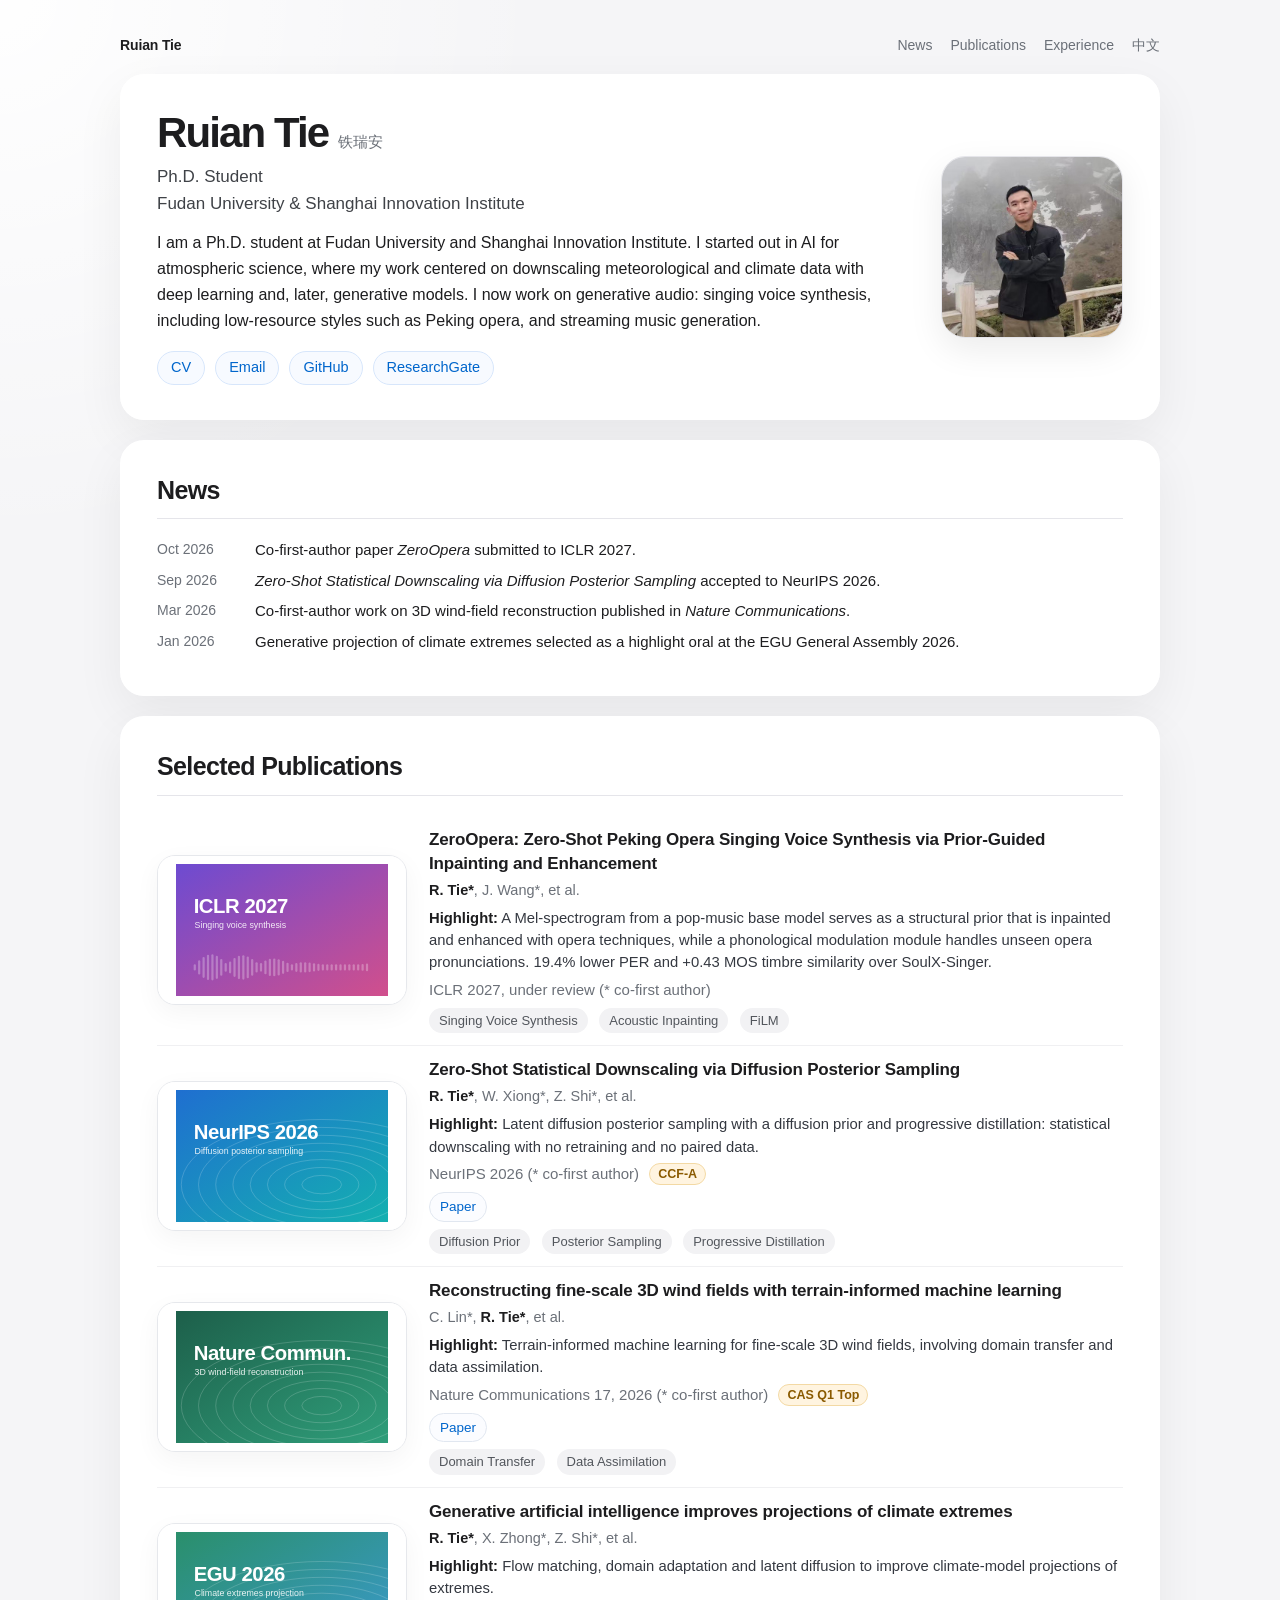
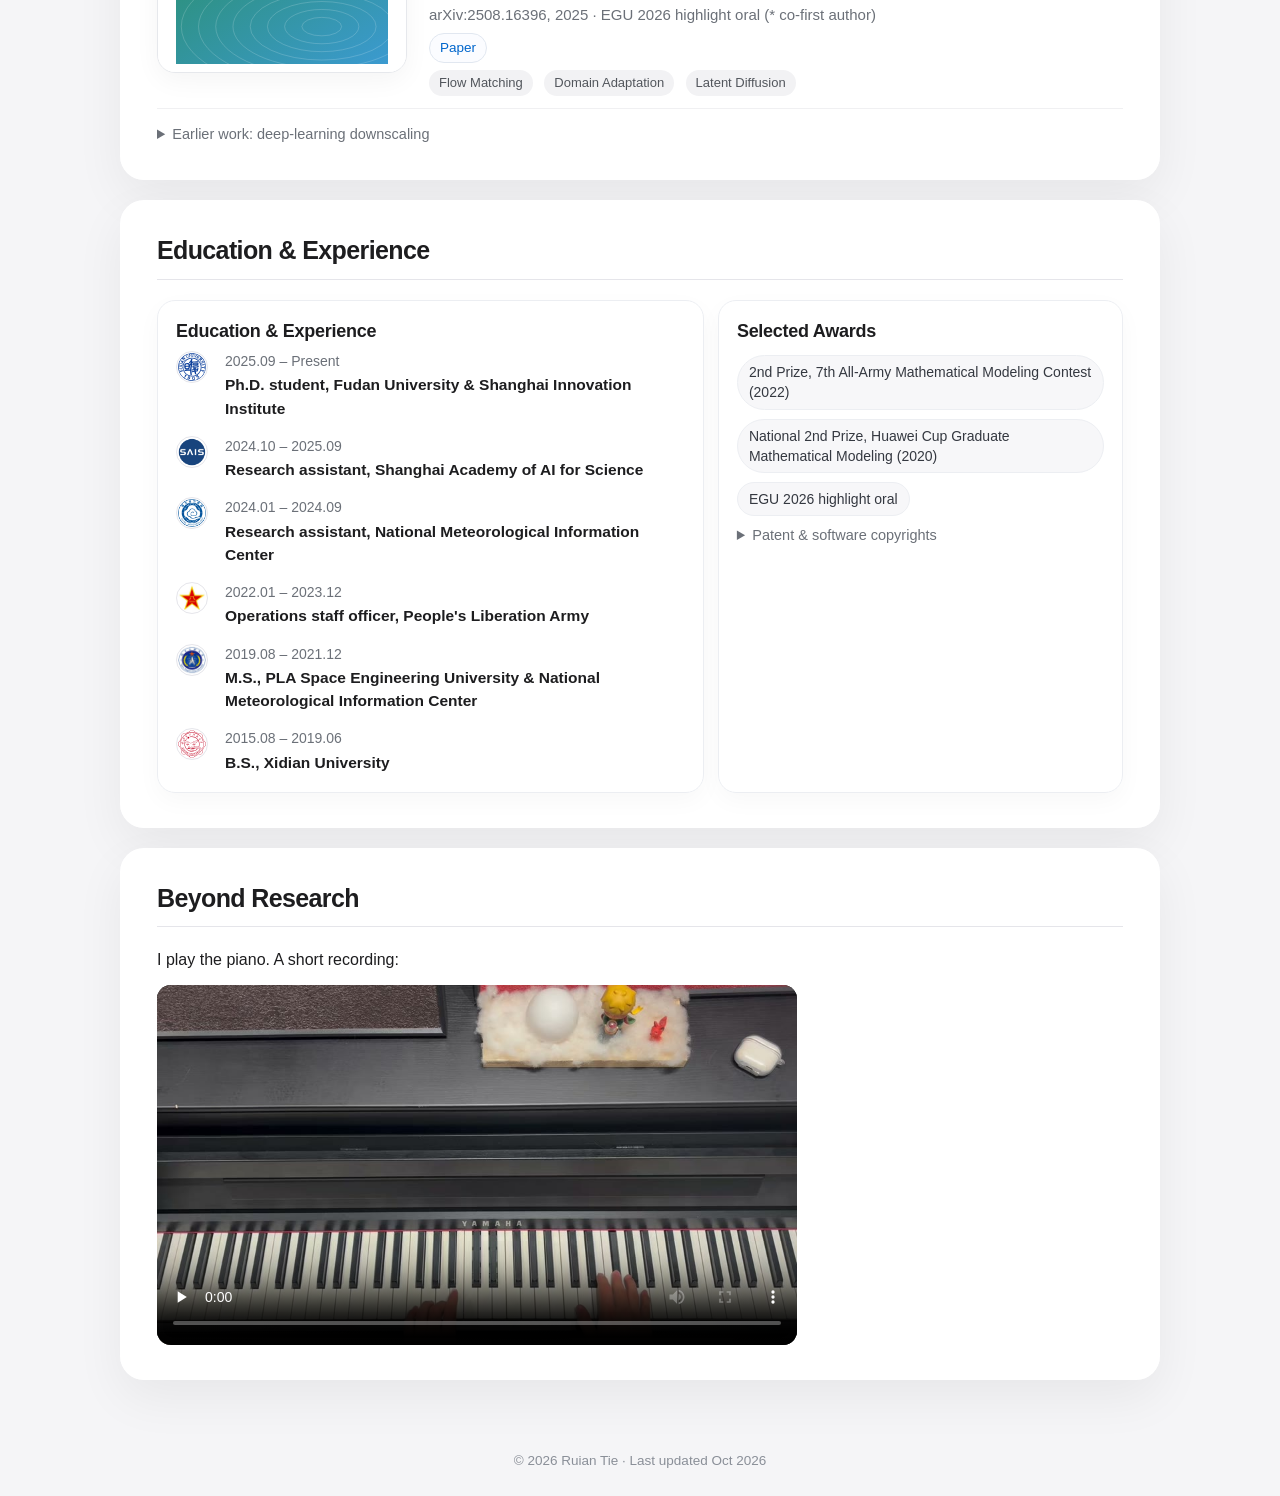
==== index.html @ 3d4ec92a "Add piano video section and Music line in CV Co-Authored-By: Claude Sonnet 5.5 <noreply@anthropic.co" ====
<!DOCTYPE html>
<html lang="en">
<head>
  <meta charset="UTF-8">
  <meta name="viewport" content="width=device-width, initial-scale=1.0">
  <meta name="description" content="Ruian Tie, Ph.D. student at Fudan University and Shanghai Innovation Institute. Singing voice synthesis and streaming music generation; previously AI for atmospheric science.">
  <meta name="robots" content="index,follow">
  <meta property="og:type" content="website">
  <meta property="og:title" content="Ruian Tie | Academic Homepage">
  <meta property="og:description" content="Singing voice synthesis and streaming music generation; previously AI for atmospheric science.">
  <title>Ruian Tie | Academic Homepage</title>
  <link rel="icon" href="/assets/profile.jpg">
  <link rel="stylesheet" href="/assets/style.css">
</head>

<body>
  <main class="container">
    <nav class="top-nav">
      <div class="nav-name">Ruian Tie</div>
      <div class="nav-links">
        <a href="#news">News</a>
        <a href="#publications">Publications</a>
        <a href="#experience">Experience</a>
        <a class="lang-switch" href="/zh/">中文</a>
      </div>
    </nav>

    <section class="card hero">
      <div>
        <h1>Ruian Tie <span class="muted" style="font-weight:500;letter-spacing:0">铁瑞安</span></h1>

        <p class="identity">
          Ph.D. Student<br>
          Fudan University &amp; Shanghai Innovation Institute
        </p>

        <p class="about-line">
          I am a Ph.D. student at Fudan University and Shanghai Innovation Institute. I started out in AI for atmospheric science, where my work centered on downscaling meteorological and climate data with deep learning and, later, generative models. I now work on generative audio: singing voice synthesis, including low-resource styles such as Peking opera, and streaming music generation.
        </p>

        <div class="links">
          <a class="pill-link" href="/assets/CV_Ruian_Tie_EN.pdf" target="_blank" rel="noopener noreferrer">CV</a>
          <a class="pill-link" href="mailto:25113050118@m.fudan.edu.cn">Email</a>
          <a class="pill-link" href="https://github.com/SII-RyanTie" target="_blank" rel="noopener noreferrer">GitHub</a>
          <a class="pill-link" href="https://www.researchgate.net/profile/Ruian-Tie" target="_blank" rel="noopener noreferrer">ResearchGate</a>
        </div>
      </div>

      <div class="profile-photo-wrap">
        <img src="/assets/profile.jpg" alt="Ruian Tie" class="profile-photo" width="128" height="128">
      </div>
    </section>

    <section class="card" id="news">
      <h2>News</h2>
      <ul class="news-list">
        <li><span class="news-date">Oct 2026</span><span>Co-first-author paper <em>ZeroOpera</em> submitted to ICLR 2027.</span></li>
        <li><span class="news-date">Sep 2026</span><span><em>Zero-Shot Statistical Downscaling via Diffusion Posterior Sampling</em> accepted to NeurIPS 2026.</span></li>
        <li><span class="news-date">Mar 2026</span><span>Co-first-author work on 3D wind-field reconstruction published in <em>Nature Communications</em>.</span></li>
        <li><span class="news-date">Jan 2026</span><span>Generative projection of climate extremes selected as a highlight oral at the EGU General Assembly 2026.</span></li>
      </ul>
    </section>

    <section class="card" id="publications">
      <h2>Selected Publications</h2>

      <div class="publication-card">
        <div class="publication-cover-wrap">
          <img src="/assets/cover-zeroopera.svg" alt="ICLR 2027, singing voice synthesis" class="publication-cover" width="480" height="300">
        </div>
        <div>
          <div class="item-title">
            ZeroOpera: Zero-Shot Peking Opera Singing Voice Synthesis via Prior-Guided Inpainting and Enhancement
          </div>
          <div class="authors"><span class="me">R. Tie*</span>, J. Wang*, et al.</div>
          <div class="highlight">
            <span class="highlight-label">Highlight:</span>
            A Mel-spectrogram from a pop-music base model serves as a structural prior that is inpainted and enhanced with opera techniques, while a phonological modulation module handles unseen opera pronunciations. 19.4% lower PER and +0.43 MOS timbre similarity over SoulX-Singer.
          </div>
          <div class="muted">ICLR 2027, under review (* co-first author)</div>
          <span class="tag">Singing Voice Synthesis</span>
          <span class="tag">Acoustic Inpainting</span>
          <span class="tag">FiLM</span>
        </div>
      </div>

      <div class="publication-card">
        <div class="publication-cover-wrap">
          <img src="/assets/cover-dps.svg" alt="NeurIPS 2026, diffusion posterior sampling" class="publication-cover" width="480" height="300">
        </div>
        <div>
          <div class="item-title">
            Zero-Shot Statistical Downscaling via Diffusion Posterior Sampling
          </div>
          <div class="authors"><span class="me">R. Tie*</span>, W. Xiong*, Z. Shi*, et al.</div>
          <div class="highlight">
            <span class="highlight-label">Highlight:</span>
            Latent diffusion posterior sampling with a diffusion prior and progressive distillation: statistical downscaling with no retraining and no paired data.
          </div>
          <div class="muted">NeurIPS 2026 (* co-first author) <span class="rank">CCF-A</span></div>
          <div class="mini-links">
            <a class="mini-link" href="https://arxiv.org/abs/2601.21760" target="_blank" rel="noopener noreferrer">Paper</a>
          </div>
          <span class="tag">Diffusion Prior</span>
          <span class="tag">Posterior Sampling</span>
          <span class="tag">Progressive Distillation</span>
        </div>
      </div>

      <div class="publication-card">
        <div class="publication-cover-wrap">
          <img src="/assets/cover-nature.svg" alt="Nature Communications, 3D wind-field reconstruction" class="publication-cover" width="480" height="300">
        </div>
        <div>
          <div class="item-title">
            Reconstructing fine-scale 3D wind fields with terrain-informed machine learning
          </div>
          <div class="authors">C. Lin*, <span class="me">R. Tie*</span>, et al.</div>
          <div class="highlight">
            <span class="highlight-label">Highlight:</span>
            Terrain-informed machine learning for fine-scale 3D wind fields, involving domain transfer and data assimilation.
          </div>
          <div class="muted">Nature Communications 17, 2026 (* co-first author) <span class="rank">CAS Q1 Top</span></div>
          <div class="mini-links">
            <a class="mini-link" href="https://www.nature.com/articles/s41467-026-70562-5" target="_blank" rel="noopener noreferrer">Paper</a>
          </div>
          <span class="tag">Domain Transfer</span>
          <span class="tag">Data Assimilation</span>
        </div>
      </div>

      <div class="publication-card">
        <div class="publication-cover-wrap">
          <img src="/assets/cover-egu.svg" alt="EGU 2026, climate extremes projection" class="publication-cover" width="480" height="300">
        </div>
        <div>
          <div class="item-title">
            Generative artificial intelligence improves projections of climate extremes
          </div>
          <div class="authors"><span class="me">R. Tie*</span>, X. Zhong*, Z. Shi*, et al.</div>
          <div class="highlight">
            <span class="highlight-label">Highlight:</span>
            Flow matching, domain adaptation and latent diffusion to improve climate-model projections of extremes.
          </div>
          <div class="muted">arXiv:2508.16396, 2025 · EGU 2026 highlight oral (* co-first author)</div>
          <div class="mini-links">
            <a class="mini-link" href="https://arxiv.org/abs/2508.16396" target="_blank" rel="noopener noreferrer">Paper</a>
          </div>
          <span class="tag">Flow Matching</span>
          <span class="tag">Domain Adaptation</span>
          <span class="tag">Latent Diffusion</span>
        </div>
      </div>

      <div class="more-block">
        <details>
          <summary>Earlier work: deep-learning downscaling</summary>
          <ul class="older-list">
            <li><span class="me">R. Tie</span>, et al. Improve the downscaling accuracy of high-resolution precipitation field using classification mask. <em>Atmospheric Research</em>, 310: 107607, 2024. <span class="rank">CAS Q1 Top</span> <a href="https://doi.org/10.1016/j.atmosres.2024.107607" target="_blank" rel="noopener noreferrer">[Paper]</a></li>
            <li><span class="me">R. Tie</span>, et al. To accurately and lightly downscale the temperature field by deep learning. <em>Journal of Atmospheric and Oceanic Technology</em>, 39(4): 479–490, 2022. <span class="rank">CAS Q3</span> <a href="https://doi.org/10.1175/jtech-d-21-0099.1" target="_blank" rel="noopener noreferrer">[Paper]</a></li>
            <li><span class="me">R. Tie</span>, et al. CLDASSD: reconstructing fine textures of the temperature field using super-resolution technology. <em>Advances in Atmospheric Sciences</em>, 39(1): 117–130, 2022. <span class="rank">CAS Q1 Top</span> <a href="https://doi.org/10.1007/s00376-021-0438-y" target="_blank" rel="noopener noreferrer">[Paper]</a></li>
          </ul>
          <p class="section-note">Full list on <a href="https://www.researchgate.net/profile/Ruian-Tie" target="_blank" rel="noopener noreferrer">ResearchGate</a>.</p>
        </details>
      </div>
    </section>


    <section class="card" id="experience">
      <h2>Education &amp; Experience</h2>

      <div class="experience-awards-grid">
        <div class="info-panel">
          <h3>Education &amp; Experience</h3>
          <div class="timeline">
            <div class="timeline-item">
              <img class="school-logo" src="/assets/logos/fudan.svg" alt="Fudan University" width="64" height="64">
              <div>
                <div class="timeline-time">2025.09 – Present</div>
                <div class="timeline-title">Ph.D. student, Fudan University &amp; Shanghai Innovation Institute</div>
              </div>
            </div>

            <div class="timeline-item">
              <img class="school-logo" src="/assets/logos/sais.png" alt="Shanghai Academy of AI for Science" width="64" height="64">
              <div>
                <div class="timeline-time">2024.10 – 2025.09</div>
                <div class="timeline-title">Research assistant, Shanghai Academy of AI for Science</div>
              </div>
            </div>

            <div class="timeline-item">
              <img class="school-logo" src="/assets/logos/nmic.png" alt="National Meteorological Information Center" width="64" height="64">
              <div>
                <div class="timeline-time">2024.01 – 2024.09</div>
                <div class="timeline-title">Research assistant, National Meteorological Information Center</div>
              </div>
            </div>

            <div class="timeline-item">
              <img class="school-logo" src="/assets/logos/pla.png" alt="People's Liberation Army" width="64" height="64">
              <div>
                <div class="timeline-time">2022.01 – 2023.12</div>
                <div class="timeline-title">Operations staff officer, People's Liberation Army</div>
              </div>
            </div>

            <div class="timeline-item">
              <img class="school-logo" src="/assets/logos/seu.png" alt="Space Engineering University" width="64" height="64">
              <div>
                <div class="timeline-time">2019.08 – 2021.12</div>
                <div class="timeline-title">M.S., PLA Space Engineering University &amp; National Meteorological Information Center</div>
              </div>
            </div>

            <div class="timeline-item">
              <img class="school-logo" src="/assets/logos/xidian.svg" alt="Xidian University" width="64" height="64">
              <div>
                <div class="timeline-time">2015.08 – 2019.06</div>
                <div class="timeline-title">B.S., Xidian University</div>
              </div>
            </div>
          </div>
        </div>

        <div class="info-panel">
          <h3>Selected Awards</h3>
          <div class="award-list">
            <span class="award-chip">2nd Prize, 7th All-Army Mathematical Modeling Contest (2022)</span>
            <span class="award-chip">National 2nd Prize, Huawei Cup Graduate Mathematical Modeling (2020)</span>
            <span class="award-chip">EGU 2026 highlight oral</span>
          </div>

          <details>
            <summary>Patent &amp; software copyrights</summary>
            <div class="award-list">
              <span class="award-chip">Patent CN18520720A: adaptive mesh method for fluid–structure interaction</span>
              <span class="award-chip">Software copyright 2020SR1519123: epidemic data collection &amp; analysis platform</span>
              <span class="award-chip">Software copyright 2020SR1519122: epidemic knowledge-base visualization platform</span>
              <span class="award-chip">CET-6 (451)</span>
            </div>
          </details>
        </div>
      </div>
    </section>
    <section class="card" id="music">
      <h2>Beyond Research</h2>
      <p class="about-line" style="margin-top:0">I play the piano. A short recording:</p>
      <video class="piano-video" controls preload="none" playsinline poster="/assets/media/piano-poster.jpg">
        <source src="/assets/media/piano.mp4" type="video/mp4">
      </video>
    </section>
  </main>

  <footer class="footer">
    © 2026 Ruian Tie · Last updated Oct 2026
  </footer>
</body>
</html>
---- assets/style.css ----
:root {
  --bg: #f5f5f7;
  --card: rgba(255, 255, 255, 0.94);
  --text: #1d1d1f;
  --subtle: #3f4247;
  --muted: #6b7078;
  --line: #e5e5ea;
  --link: #0066cc;
  --chip: #f2f2f4;
  --chip-text: #52565c;
  --shadow: 0 18px 50px rgba(0, 0, 0, 0.06);
  --soft-shadow: 0 8px 26px rgba(0, 0, 0, 0.045);
  --radius: 24px;
}

* {
  box-sizing: border-box;
}

html {
  scroll-behavior: smooth;
}

body {
  margin: 0;
  font-family: -apple-system, BlinkMacSystemFont, "Segoe UI", "Microsoft YaHei", Arial, sans-serif;
  line-height: 1.58;
  color: var(--text);
  background:
    radial-gradient(circle at top left, rgba(255, 255, 255, 0.95), transparent 34rem),
    var(--bg);
  -webkit-font-smoothing: antialiased;
}

.container {
  max-width: 1080px;
  margin: 0 auto;
  padding: 34px 20px 42px;
}

.top-nav {
  display: flex;
  justify-content: space-between;
  align-items: center;
  margin-bottom: 18px;
  color: var(--muted);
  font-size: 14px;
}

.nav-name {
  font-weight: 650;
  color: var(--text);
  letter-spacing: -0.01em;
}

.nav-links {
  display: flex;
  gap: 18px;
  flex-wrap: wrap;
}

.nav-links a {
  color: var(--muted);
  text-decoration: none;
  transition: color 0.12s ease;
}

.nav-links a:hover {
  color: var(--link);
}

.card {
  background: var(--card);
  border: 1px solid rgba(255, 255, 255, 0.74);
  border-radius: var(--radius);
  padding: 34px 36px;
  margin-bottom: 20px;
  box-shadow: var(--shadow);
  backdrop-filter: blur(18px);
}

.hero {
  display: grid;
  grid-template-columns: 1fr auto;
  gap: 42px;
  align-items: center;
}

.profile-photo-wrap {
  display: inline-flex;
  align-items: center;
  justify-content: center;
  justify-self: end;
  width: fit-content;
  border-radius: 24px;
  overflow: hidden;
  background: #fff;
  border: 1px solid var(--line);
  box-shadow: 0 12px 34px rgba(0, 0, 0, 0.08);
}

.profile-photo {
  height: 180px;
  width: auto;
  display: block;
}

h1 {
  margin: 0 0 8px;
  font-size: 42px;
  line-height: 1.12;
  letter-spacing: -0.045em;
  font-weight: 760;
}

h2 {
  margin: 0 0 20px;
  padding-bottom: 12px;
  border-bottom: 1px solid var(--line);
  font-size: 25px;
  line-height: 1.25;
  letter-spacing: -0.025em;
  font-weight: 720;
}

h3 {
  margin: 0 0 8px;
  font-size: 18px;
  line-height: 1.35;
  letter-spacing: -0.015em;
  font-weight: 700;
}

p {
  margin: 6px 0;
}

a {
  color: var(--link);
  text-decoration: none;
}

a:hover {
  text-decoration: underline;
}

.identity {
  font-size: 17px;
  color: var(--subtle);
  margin-bottom: 10px;
}

.about-line {
  max-width: 760px;
  margin-top: 12px;
  color: var(--text);
  font-size: 16px;
  line-height: 1.62;
}

.links {
  margin-top: 18px;
  display: flex;
  flex-wrap: wrap;
  gap: 10px;
}

.pill-link,
.mini-link {
  display: inline-flex;
  align-items: center;
  justify-content: center;
  border-radius: 999px;
  text-decoration: none;
  transition: all 0.16s ease;
  white-space: nowrap;
}

.pill-link {
  padding: 5px 13px;
  border: 1px solid #d7e6fb;
  background: rgba(247, 250, 255, 0.9);
  color: var(--link);
  font-size: 14.5px;
  line-height: 1.5;
}

.pill-link:hover,
.mini-link:hover {
  text-decoration: none;
  background: #edf5ff;
  border-color: #bfd8f7;
  transform: translateY(-1px);
}

.mini-links {
  display: flex;
  flex-wrap: wrap;
  gap: 7px;
  margin-top: 7px;
}

.mini-link {
  padding: 4px 10px;
  border: 1px solid #e1e7f0;
  background: #fbfcff;
  color: var(--link);
  font-size: 13.5px;
  line-height: 1.45;
}

.item-title {
  font-weight: 680;
  font-size: 17px;
  line-height: 1.42;
  letter-spacing: -0.01em;
}

.muted {
  color: var(--muted);
  font-size: 15px;
  line-height: 1.48;
}

.authors {
  margin-top: 4px;
  color: var(--muted);
  font-size: 14.5px;
  line-height: 1.45;
}

.me {
  color: var(--text);
  font-weight: 720;
}

.highlight {
  margin: 6px 0 5px;
  color: #343840;
  font-size: 14.8px;
  line-height: 1.5;
}

.highlight-label {
  color: var(--text);
  font-weight: 680;
}

.tag {
  display: inline-block;
  margin: 7px 7px 0 0;
  padding: 3px 10px;
  border-radius: 999px;
  background: var(--chip);
  color: var(--chip-text);
  font-size: 13px;
  line-height: 1.5;
}

.publication-card {
  display: grid;
  grid-template-columns: 250px 1fr;
  gap: 22px;
  align-items: center;
  padding: 12px 0;
  border-bottom: 1px solid #f0f0f2;
}

.publication-card:last-child {
  border-bottom: none;
  padding-bottom: 0;
}

.publication-cover-wrap {
  width: 250px;
  height: 150px;
  border-radius: 18px;
  background: #fff;
  border: 1px solid #e6e8ec;
  box-shadow: var(--soft-shadow);
  overflow: hidden;
  display: flex;
  align-items: center;
  justify-content: center;
  align-self: center;
}

.publication-cover {
  width: 100%;
  height: 100%;
  object-fit: contain;
  object-position: center;
  display: block;
  padding: 8px;
  background: #fff;
}

.project-grid {
  display: grid;
  grid-template-columns: repeat(3, 1fr);
  gap: 14px;
}

.project-card,
.note-card,
.info-panel {
  background: rgba(255, 255, 255, 0.72);
  border: 1px solid #eceef2;
  border-radius: 18px;
  padding: 18px;
  box-shadow: 0 8px 24px rgba(0, 0, 0, 0.032);
}

.project-card {
  min-height: 178px;
  display: flex;
  flex-direction: column;
  justify-content: space-between;
}

.project-title {
  font-size: 17px;
  font-weight: 720;
  letter-spacing: -0.012em;
  margin-bottom: 6px;
}

.project-desc {
  color: var(--muted);
  font-size: 14.5px;
  line-height: 1.55;
}

.more-block {
  margin-top: 14px;
}

details {
  margin-top: 8px;
}

summary {
  cursor: pointer;
  color: var(--muted);
  font-size: 14.5px;
  user-select: none;
  transition: color 0.12s ease;
}

summary:hover {
  color: var(--link);
}

details[open] summary {
  margin-bottom: 10px;
  color: var(--link);
}

.more-project-grid {
  display: grid;
  grid-template-columns: repeat(3, 1fr);
  gap: 12px;
  margin-top: 10px;
}

.experience-awards-grid {
  display: grid;
  grid-template-columns: 1.35fr 1fr;
  gap: 14px;
}

.timeline {
  position: relative;
  display: grid;
  gap: 16px;
  margin-top: 8px;
}

.timeline-item {
  display: grid;
  grid-template-columns: 38px 1fr;
  gap: 11px;
  align-items: start;
}

.school-logo {
  width: 32px;
  height: 32px;
  border-radius: 50%;
  object-fit: contain;
  background: #fff;
  border: 1px solid var(--line);
  padding: 1px;
  display: block;
}

.timeline-time {
  color: var(--muted);
  font-size: 14px;
  line-height: 1.45;
  margin-bottom: 2px;
}

.timeline-title {
  font-size: 15.5px;
  line-height: 1.5;
  color: var(--text);
  font-weight: 620;
}

.award-list {
  display: flex;
  flex-wrap: wrap;
  gap: 9px;
  margin-top: 12px;
}

.award-chip {
  display: inline-flex;
  align-items: center;
  padding: 6px 11px;
  border-radius: 999px;
  background: #f7f7f9;
  border: 1px solid #eceef2;
  color: #343840;
  font-size: 14px;
  line-height: 1.45;
}

.note-grid {
  display: grid;
  grid-template-columns: repeat(2, 1fr);
  gap: 14px;
}

.note-card {
  min-height: 250px;
}

.section-note {
  color: var(--muted);
  font-size: 14.5px;
  margin: 0 0 9px;
}

.post-list {
  margin: 0;
  padding: 0;
  list-style: none;
}

.post-list li {
  position: relative;
  margin-bottom: 7px;
  padding-left: 15px;
  font-size: 15px;
  line-height: 1.5;
}

.post-list li::before {
  content: "";
  position: absolute;
  left: 1px;
  top: 0.72em;
  width: 4px;
  height: 4px;
  border-radius: 50%;
  background: #aeb4bd;
}

.post-list a {
  color: var(--text);
  text-decoration: none;
  transition: color 0.12s ease;
}

.post-list a:hover {
  color: var(--link);
  text-decoration: none;
}

.footer {
  text-align: center;
  color: #8a8f98;
  font-size: 13.5px;
  padding: 8px 0 24px;
}

@media (max-width: 900px) {
  .project-grid,
  .more-project-grid,
  .note-grid,
  .experience-awards-grid {
    grid-template-columns: 1fr;
  }

  .note-card,
  .project-card {
    min-height: auto;
  }
}

@media (max-width: 820px) {
  .container {
    padding: 24px 14px 36px;
  }

  .nav-links a:not(.lang-switch) {
    display: none;
  }

  .card {
    padding: 26px 24px;
    border-radius: 20px;
  }

  .hero {
    grid-template-columns: 1fr;
    gap: 24px;
  }

  .profile-photo-wrap {
    justify-self: center;
    width: fit-content;
  }

  .profile-photo {
    height: 155px;
  }

  .publication-card {
    grid-template-columns: 1fr;
    gap: 14px;
    align-items: start;
  }

  .publication-cover-wrap {
    width: 100%;
    height: 210px;
  }
}

@media (max-width: 560px) {
  h1 {
    font-size: 34px;
  }

  h2 {
    font-size: 23px;
  }

  .identity,
  .about-line {
    font-size: 15.5px;
  }

  .links {
    gap: 8px;
  }

  .pill-link {
    font-size: 14px;
    padding: 5px 11px;
  }

  .publication-cover-wrap {
    height: 190px;
  }
}

/* Additions for this site */
.school-mark {
  width: 32px;
  height: 32px;
  border-radius: 50%;
  display: flex;
  align-items: center;
  justify-content: center;
  background: #eef3fc;
  border: 1px solid #d7e6fb;
  color: var(--link);
  font-size: 9.5px;
  font-weight: 700;
  letter-spacing: -0.02em;
}

.news-list {
  margin: 0;
  padding: 0;
  list-style: none;
}

.news-list li {
  display: grid;
  grid-template-columns: 86px 1fr;
  gap: 12px;
  margin-bottom: 8px;
  font-size: 15px;
  line-height: 1.5;
}

.news-date {
  color: var(--muted);
  font-size: 14px;
  font-variant-numeric: tabular-nums;
}

.older-list {
  margin: 0;
  padding: 0;
  list-style: none;
  font-size: 14.5px;
  line-height: 1.5;
}

.older-list li {
  margin-bottom: 8px;
  color: var(--subtle);
}

@media (max-width: 560px) {
  .news-list li {
    grid-template-columns: 1fr;
    gap: 0;
  }
}

.rank {
  display: inline-block;
  margin-left: 6px;
  padding: 0 8px;
  border-radius: 999px;
  background: #fff4e0;
  border: 1px solid #f3d9a4;
  color: #8a5a00;
  font-size: 12.5px;
  font-weight: 600;
  line-height: 1.6;
  vertical-align: 1px;
}

.piano-video {
  display: block;
  width: 100%;
  max-width: 640px;
  margin-top: 12px;
  border-radius: 14px;
  background: #000;
}
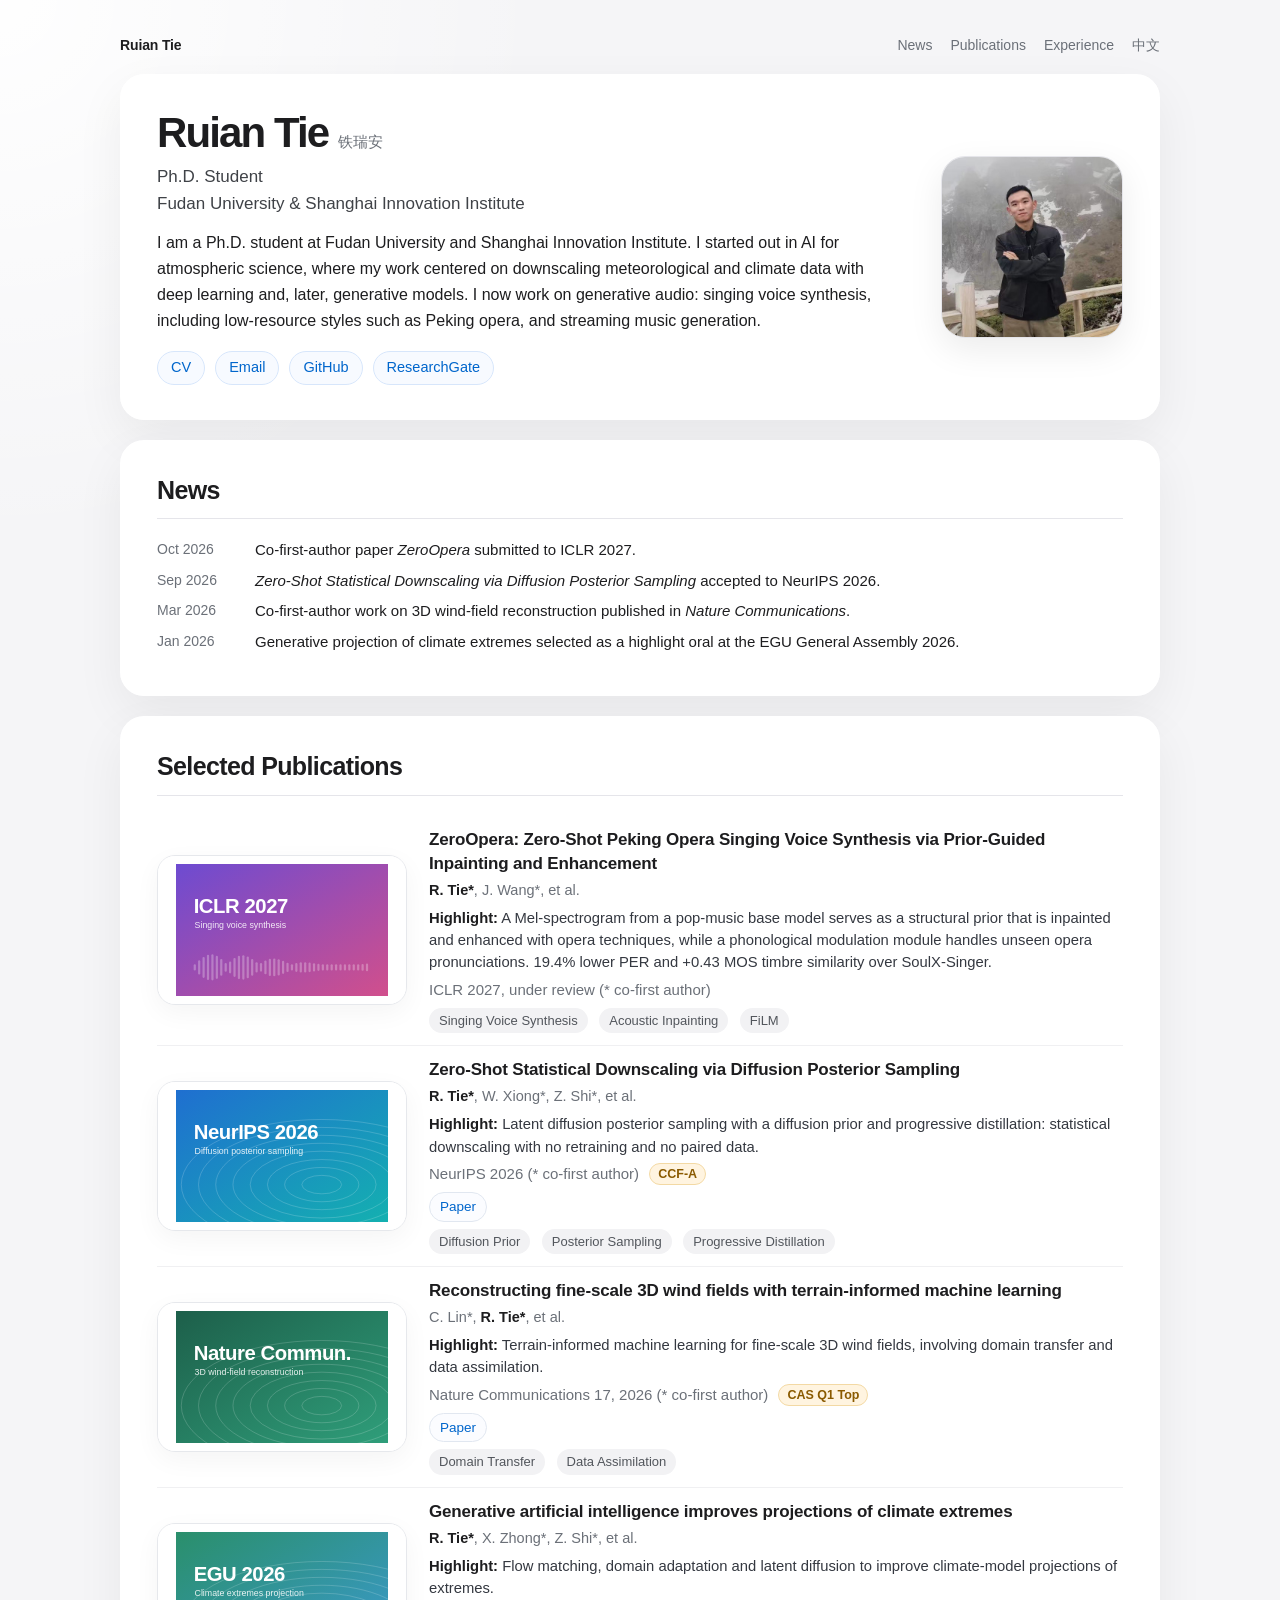
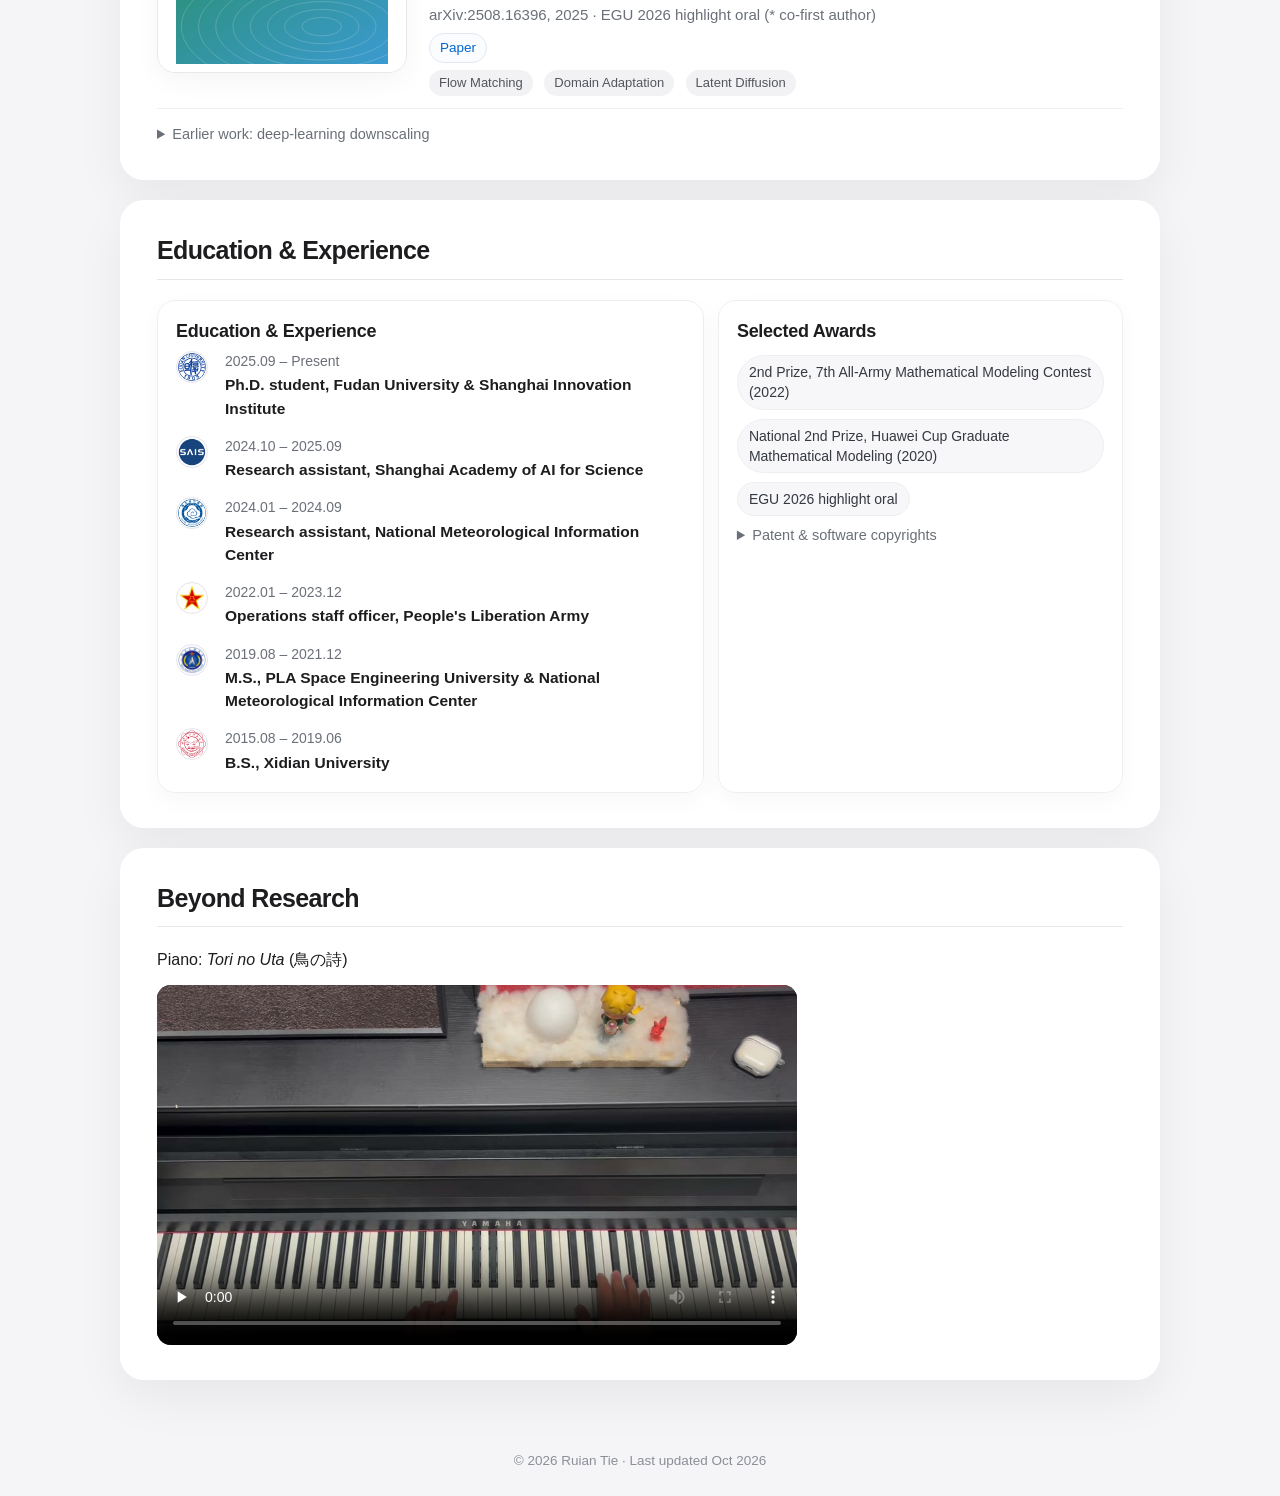
==== commit d5cc80d2: "Fix video sizing, add song title, cache-bust CSS and CV links Co-Authored-By: Claude Sonnet 5.5 <nor" ====
--- a/index.html
+++ b/index.html
@@ -10,7 +10,7 @@
   <meta property="og:description" content="Singing voice synthesis and streaming music generation; previously AI for atmospheric science.">
   <title>Ruian Tie | Academic Homepage</title>
   <link rel="icon" href="/assets/profile.jpg">
-  <link rel="stylesheet" href="/assets/style.css">
+  <link rel="stylesheet" href="/assets/style.css?v=20261031">
 </head>
 
 <body>
@@ -39,7 +39,7 @@
         </p>
 
         <div class="links">
-          <a class="pill-link" href="/assets/CV_Ruian_Tie_EN.pdf" target="_blank" rel="noopener noreferrer">CV</a>
+          <a class="pill-link" href="/assets/CV_Ruian_Tie_EN.pdf?v=20261031" target="_blank" rel="noopener noreferrer">CV</a>
           <a class="pill-link" href="mailto:25113050118@m.fudan.edu.cn">Email</a>
           <a class="pill-link" href="https://github.com/SII-RyanTie" target="_blank" rel="noopener noreferrer">GitHub</a>
           <a class="pill-link" href="https://www.researchgate.net/profile/Ruian-Tie" target="_blank" rel="noopener noreferrer">ResearchGate</a>
@@ -245,7 +245,7 @@
     </section>
     <section class="card" id="music">
       <h2>Beyond Research</h2>
-      <p class="about-line" style="margin-top:0">I play the piano. A short recording:</p>
+      <p class="about-line" style="margin-top:0">Piano: <em>Tori no Uta</em> (鳥の詩)</p>
       <video class="piano-video" controls preload="none" playsinline poster="/assets/media/piano-poster.jpg">
         <source src="/assets/media/piano.mp4" type="video/mp4">
       </video>
--- a/assets/style.css
+++ b/assets/style.css
@@ -642,7 +642,9 @@
 .piano-video {
   display: block;
   width: 100%;
-  max-width: 640px;
+  max-width: min(100%, 640px);
+  height: auto;
+  aspect-ratio: 16 / 9;
   margin-top: 12px;
   border-radius: 14px;
   background: #000;
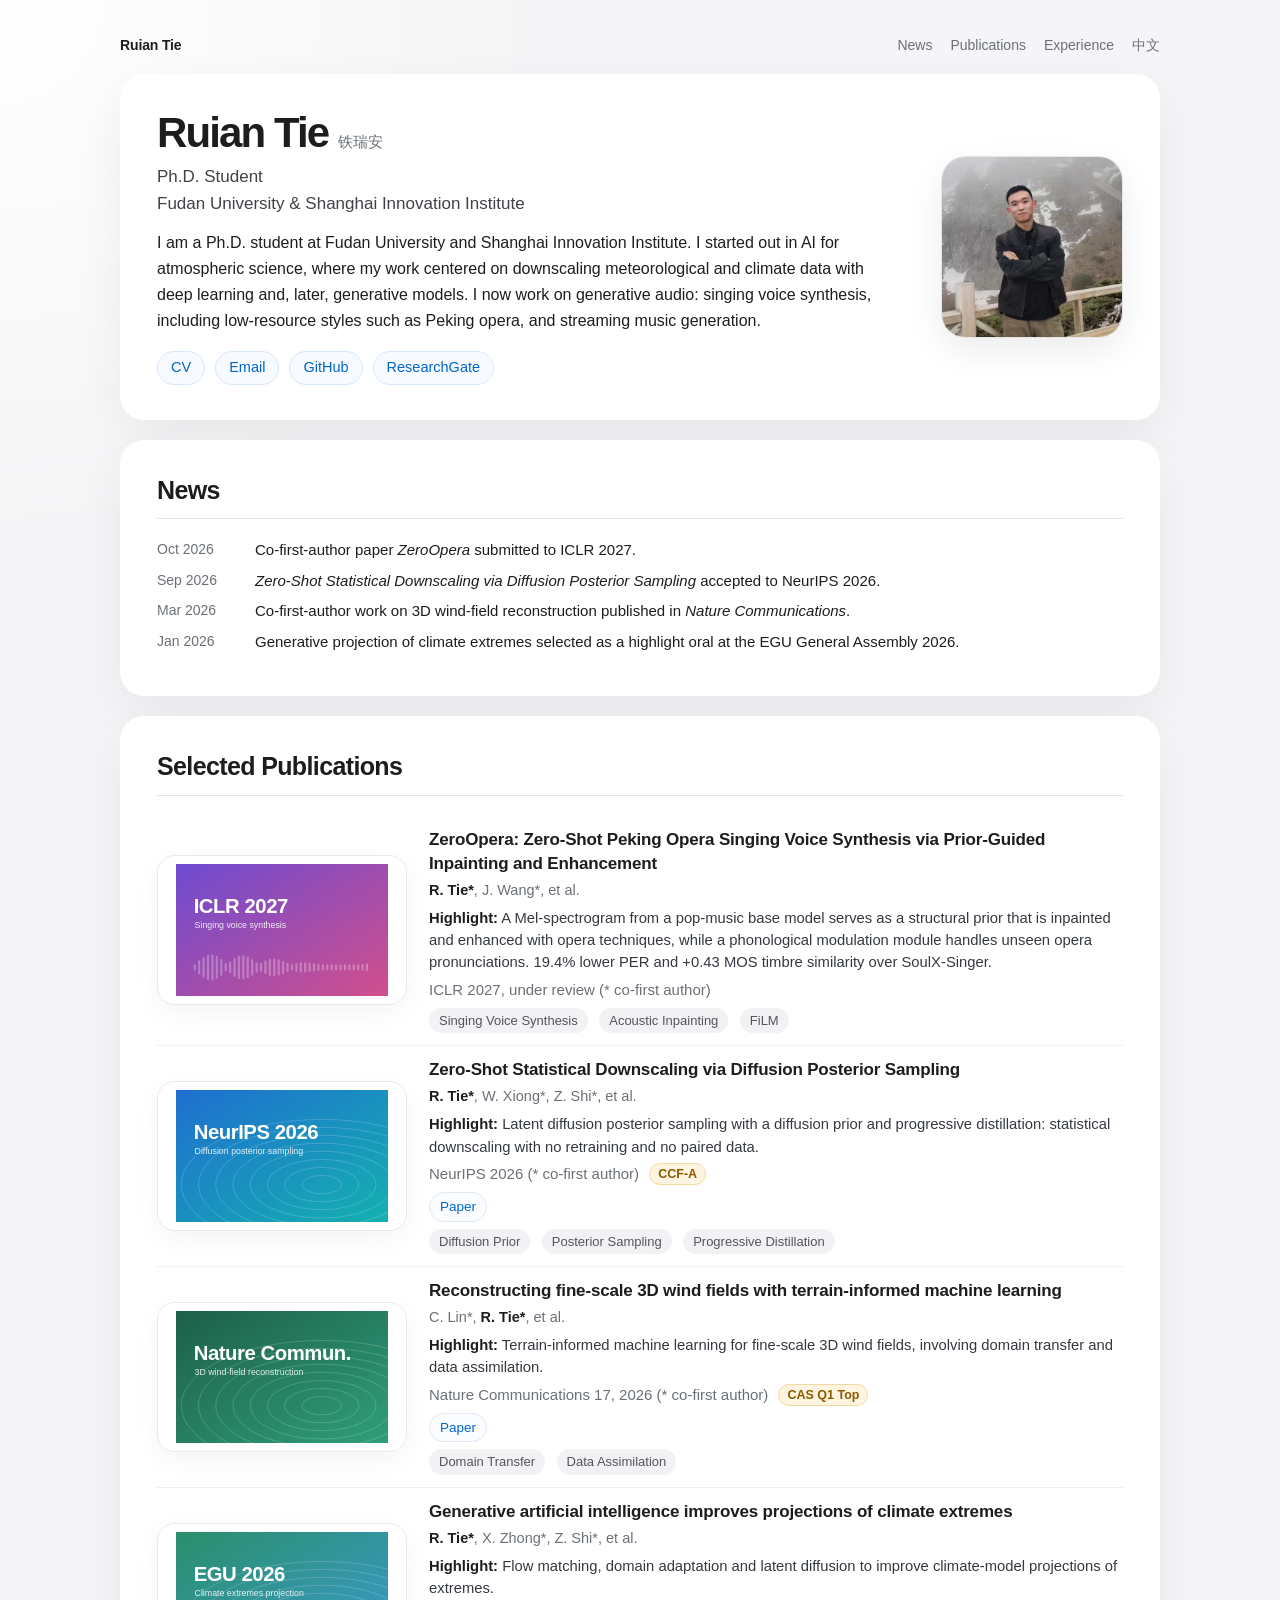
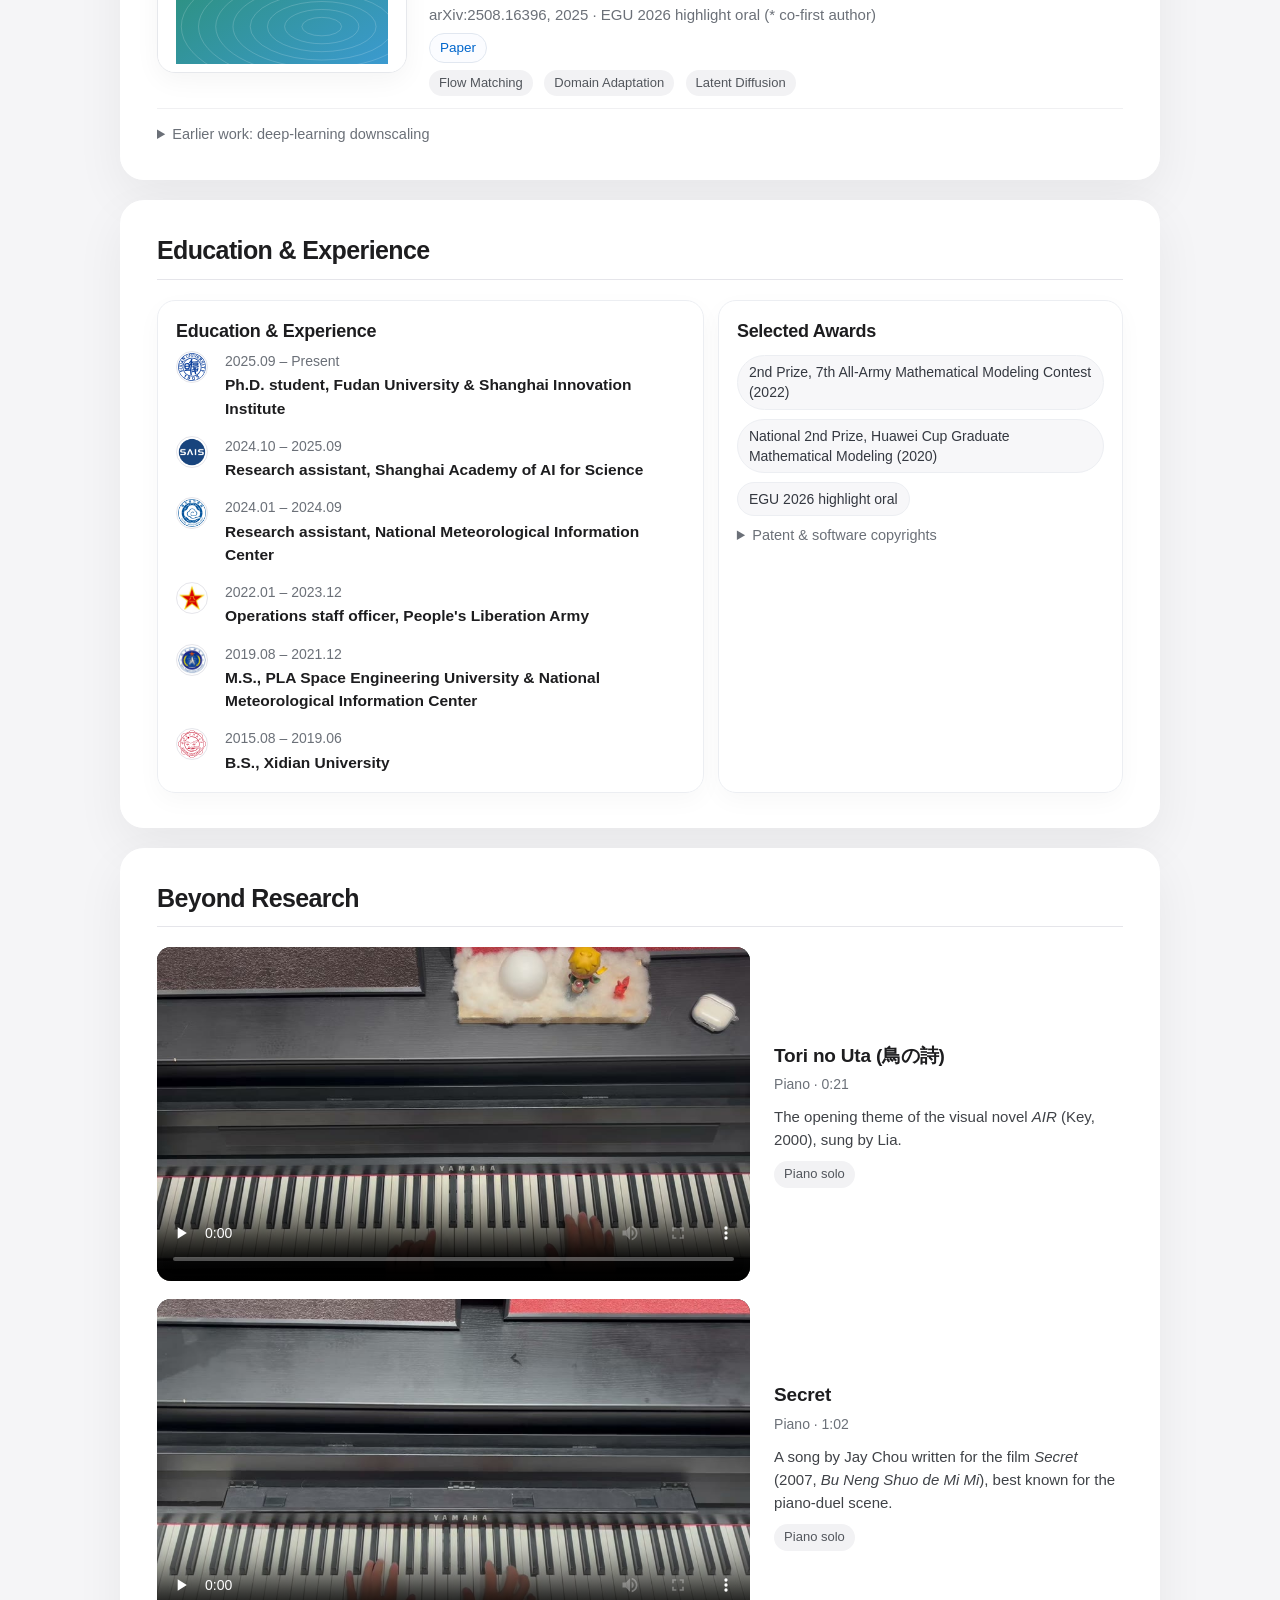
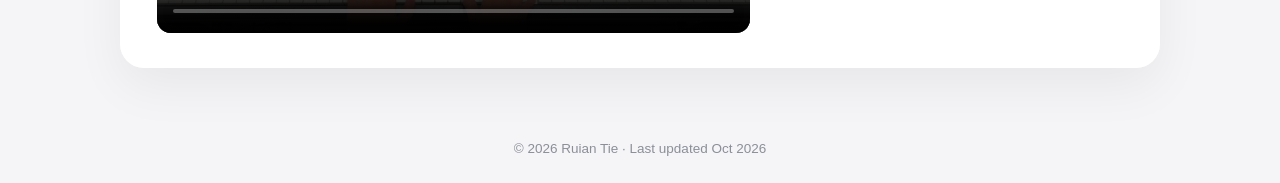
==== commit fbe62669: "Add Secret video, two-column piece layout with intros Co-Authored-By: Claude Sonnet 5.5 <noreply@ant" ====
--- a/index.html
+++ b/index.html
@@ -10,7 +10,7 @@
   <meta property="og:description" content="Singing voice synthesis and streaming music generation; previously AI for atmospheric science.">
   <title>Ruian Tie | Academic Homepage</title>
   <link rel="icon" href="/assets/profile.jpg">
-  <link rel="stylesheet" href="/assets/style.css?v=20261031">
+  <link rel="stylesheet" href="/assets/style.css?v=20261031b">
 </head>
 
 <body>
@@ -39,7 +39,7 @@
         </p>
 
         <div class="links">
-          <a class="pill-link" href="/assets/CV_Ruian_Tie_EN.pdf?v=20261031" target="_blank" rel="noopener noreferrer">CV</a>
+          <a class="pill-link" href="/assets/CV_Ruian_Tie_EN.pdf?v=20261031b" target="_blank" rel="noopener noreferrer">CV</a>
           <a class="pill-link" href="mailto:25113050118@m.fudan.edu.cn">Email</a>
           <a class="pill-link" href="https://github.com/SII-RyanTie" target="_blank" rel="noopener noreferrer">GitHub</a>
           <a class="pill-link" href="https://www.researchgate.net/profile/Ruian-Tie" target="_blank" rel="noopener noreferrer">ResearchGate</a>
@@ -245,10 +245,28 @@
     </section>
     <section class="card" id="music">
       <h2>Beyond Research</h2>
-      <p class="about-line" style="margin-top:0">Piano: <em>Tori no Uta</em> (鳥の詩)</p>
-      <video class="piano-video" controls preload="none" playsinline poster="/assets/media/piano-poster.jpg">
-        <source src="/assets/media/piano.mp4" type="video/mp4">
-      </video>
+      <div class="piece">
+        <video class="piano-video" controls preload="none" playsinline poster="/assets/media/piano-poster.jpg">
+          <source src="/assets/media/piano.mp4" type="video/mp4">
+        </video>
+        <div class="piece-info">
+          <div class="piece-title">Tori no Uta (鳥の詩)</div>
+          <div class="piece-sub">Piano · 0:21</div>
+          <p class="piece-desc">The opening theme of the visual novel <em>AIR</em> (Key, 2000), sung by Lia.</p>
+          <div class="piece-meta">Piano solo</div>
+        </div>
+      </div>
+      <div class="piece">
+        <video class="piano-video" controls preload="none" playsinline poster="/assets/media/secret-poster.jpg">
+          <source src="/assets/media/secret.mp4" type="video/mp4">
+        </video>
+        <div class="piece-info">
+          <div class="piece-title">Secret</div>
+          <div class="piece-sub">Piano · 1:02</div>
+          <p class="piece-desc">A song by Jay Chou written for the film <em>Secret</em> (2007, <em>Bu Neng Shuo de Mi Mi</em>), best known for the piano-duel scene.</p>
+          <div class="piece-meta">Piano solo</div>
+        </div>
+      </div>
     </section>
   </main>
 
--- a/assets/style.css
+++ b/assets/style.css
@@ -642,10 +642,51 @@
 .piano-video {
   display: block;
   width: 100%;
-  max-width: min(100%, 640px);
-  height: auto;
   aspect-ratio: 16 / 9;
-  margin-top: 12px;
   border-radius: 14px;
   background: #000;
 }
+
+.piece {
+  display: grid;
+  grid-template-columns: minmax(0, 1.7fr) minmax(0, 1fr);
+  gap: 24px;
+  align-items: center;
+  margin-top: 18px;
+}
+
+.piece-title {
+  font-size: 19px;
+  font-weight: 700;
+  letter-spacing: -0.01em;
+}
+
+.piece-sub {
+  margin-top: 2px;
+  color: var(--muted);
+  font-size: 14px;
+}
+
+.piece-desc {
+  margin: 10px 0 0;
+  font-size: 15px;
+  line-height: 1.55;
+  color: var(--subtle);
+}
+
+.piece-meta {
+  display: inline-block;
+  margin-top: 10px;
+  padding: 3px 10px;
+  border-radius: 999px;
+  background: var(--chip);
+  color: var(--chip-text);
+  font-size: 13px;
+}
+
+@media (max-width: 820px) {
+  .piece {
+    grid-template-columns: 1fr;
+    gap: 12px;
+  }
+}
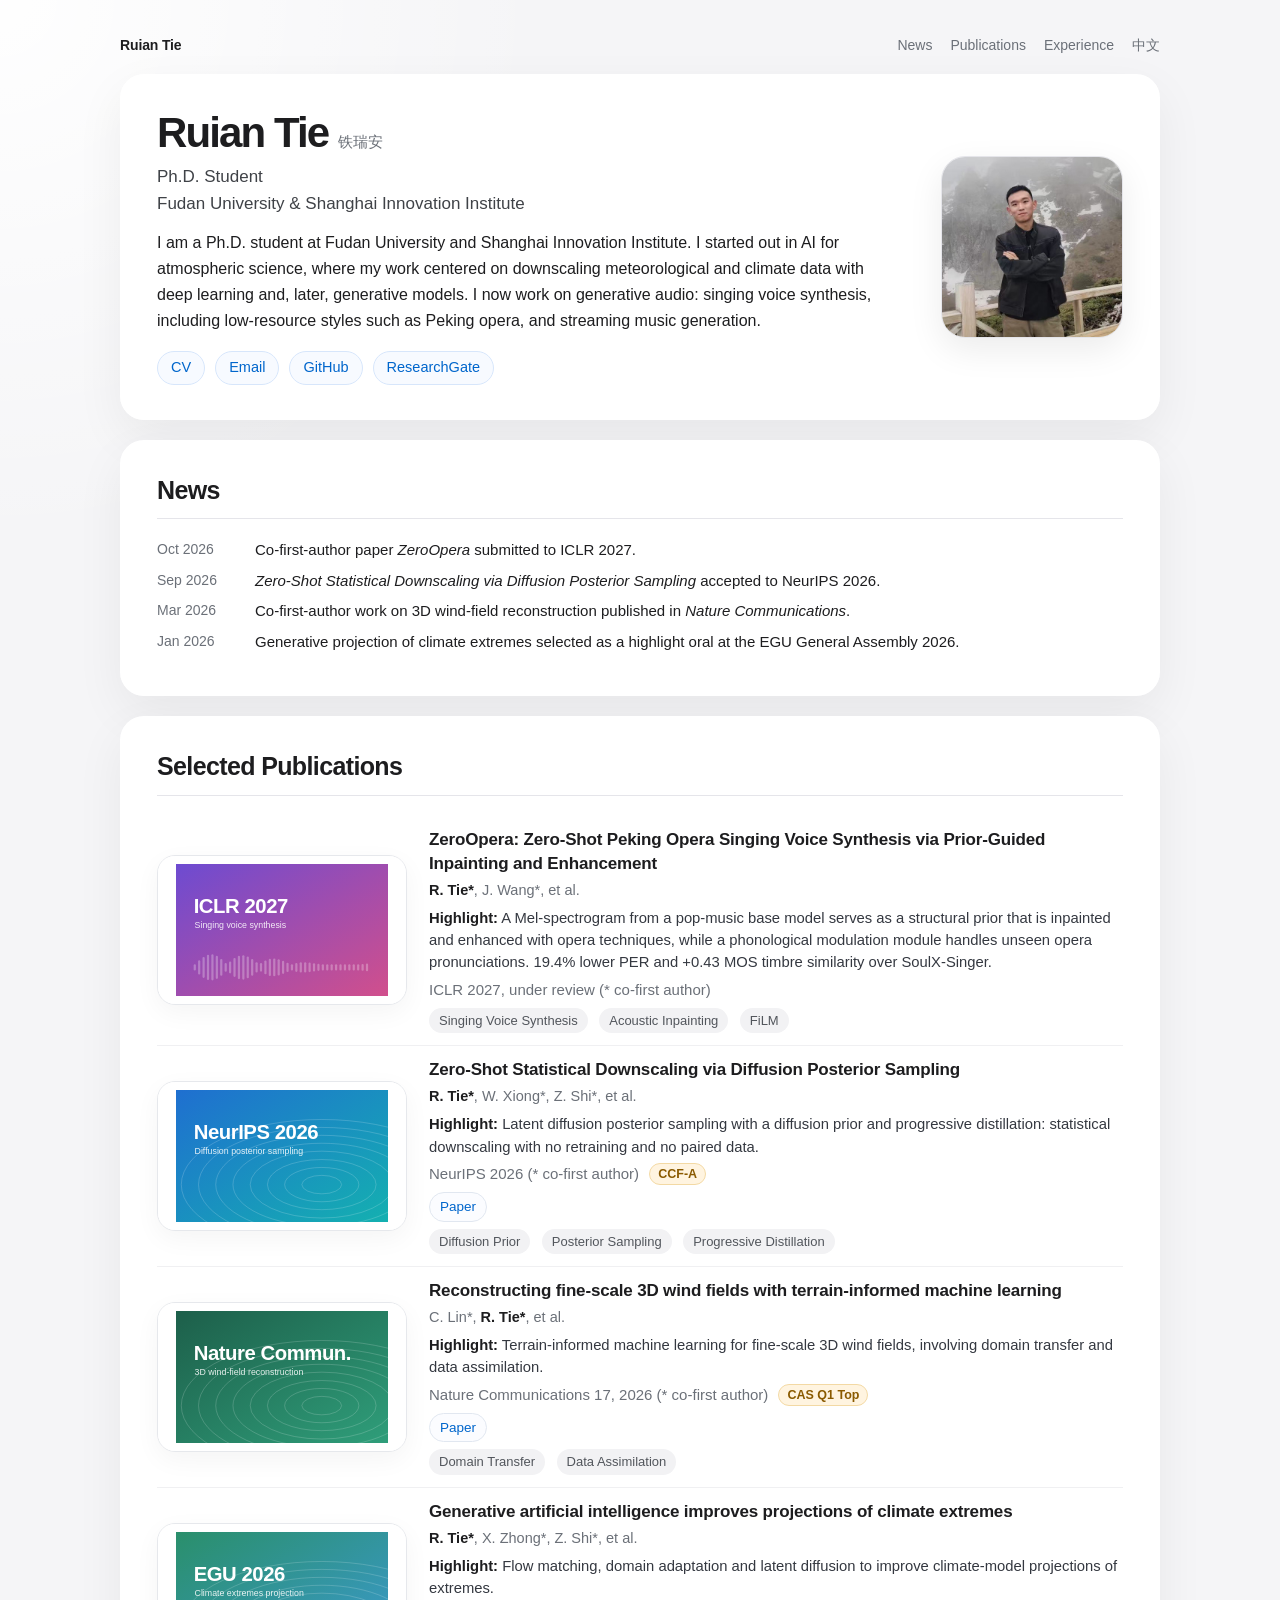
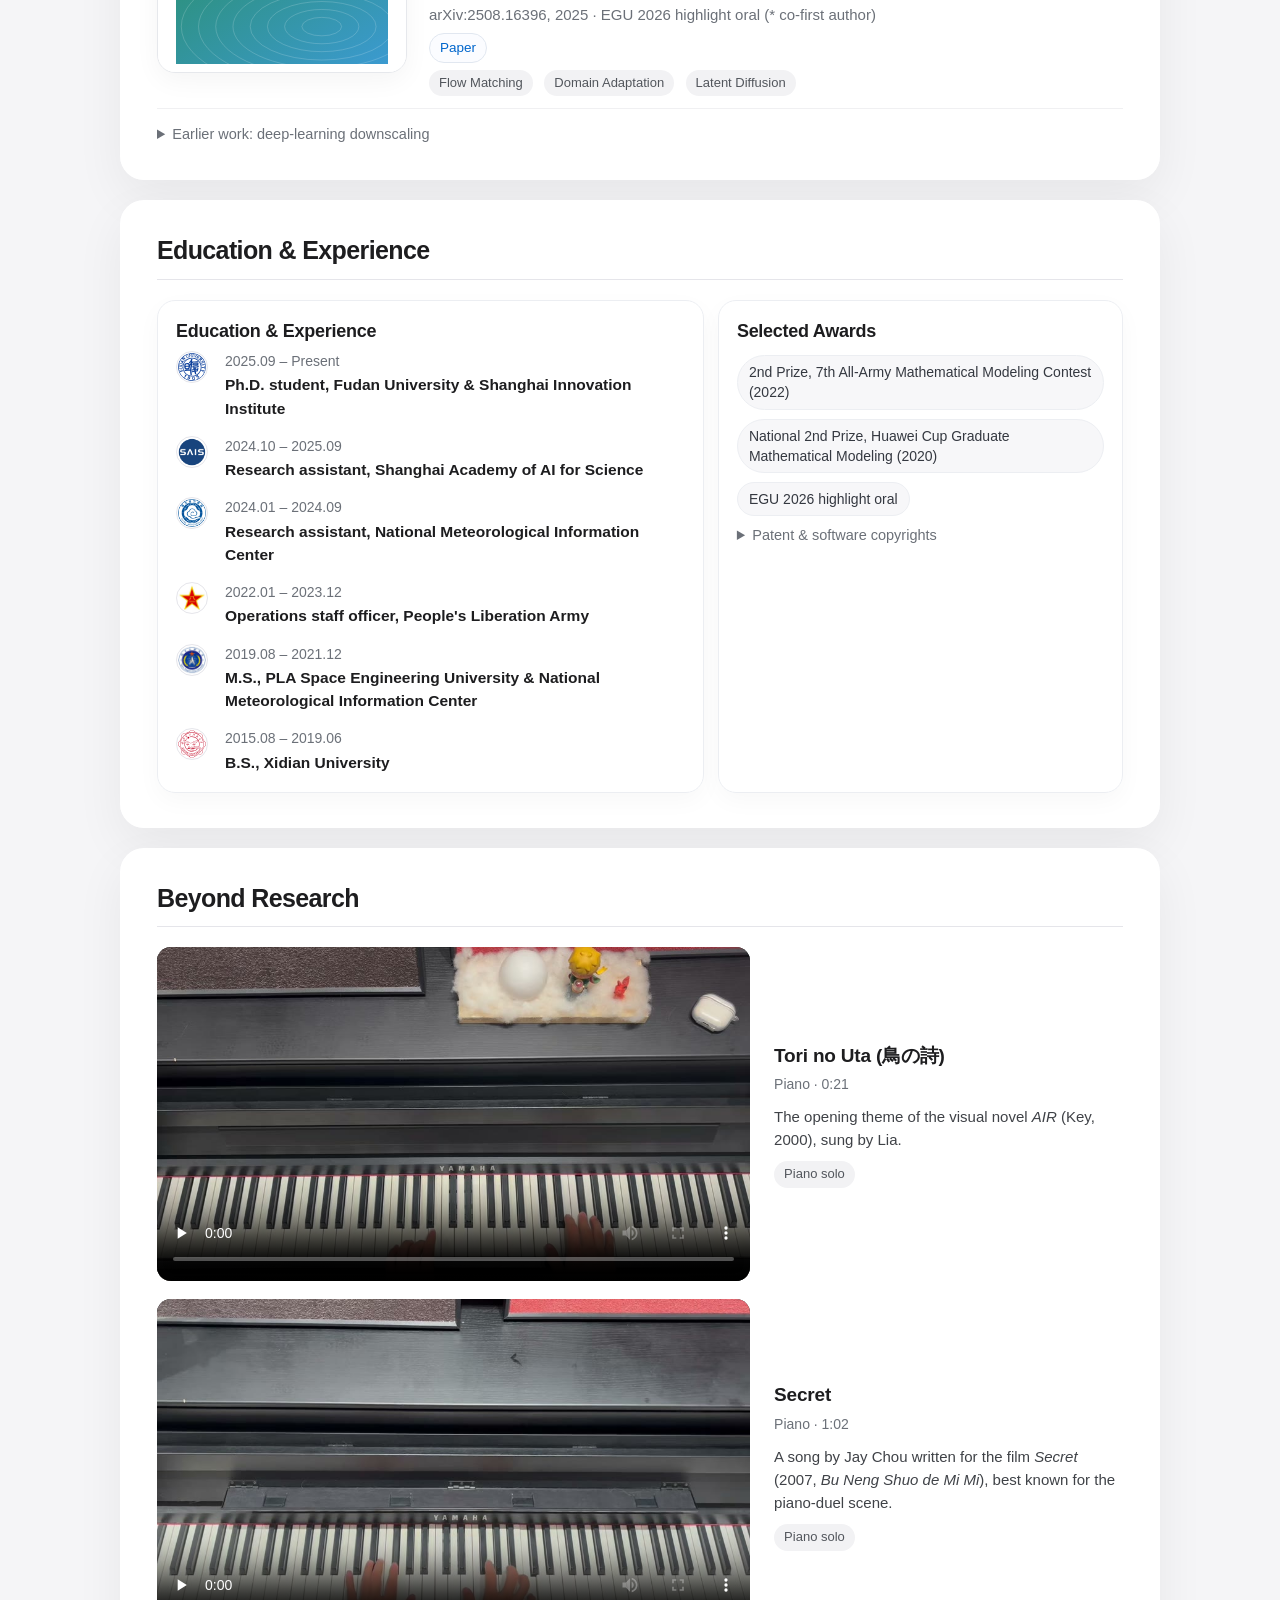
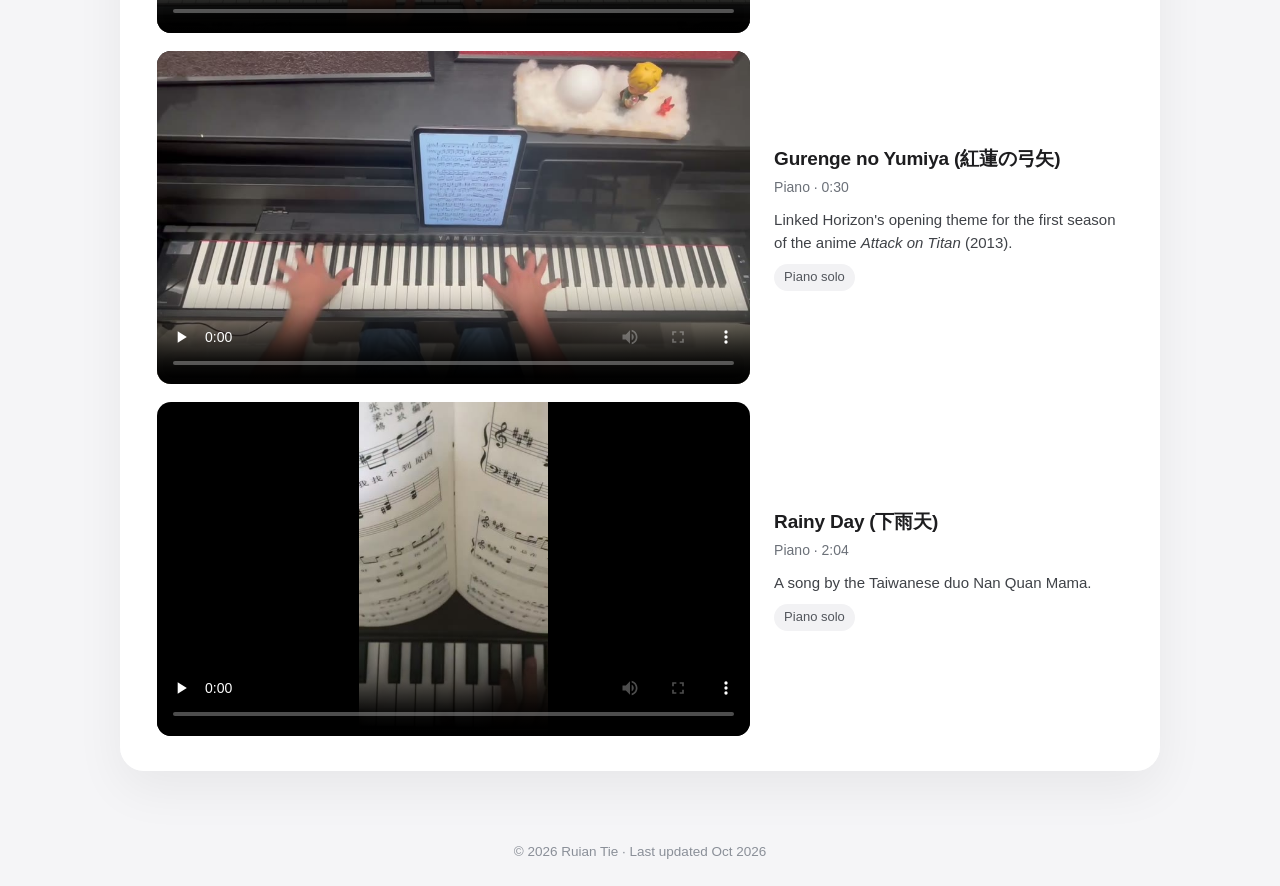
==== commit 690d525f: "Add Gurenge no Yumiya and Rainy Day piano videos Co-Authored-By: Claude Sonnet 5.5 <noreply@anthropi" ====
--- a/index.html
+++ b/index.html
@@ -10,7 +10,7 @@
   <meta property="og:description" content="Singing voice synthesis and streaming music generation; previously AI for atmospheric science.">
   <title>Ruian Tie | Academic Homepage</title>
   <link rel="icon" href="/assets/profile.jpg">
-  <link rel="stylesheet" href="/assets/style.css?v=20261031b">
+  <link rel="stylesheet" href="/assets/style.css?v=20261031c">
 </head>
 
 <body>
@@ -39,7 +39,7 @@
         </p>
 
         <div class="links">
-          <a class="pill-link" href="/assets/CV_Ruian_Tie_EN.pdf?v=20261031b" target="_blank" rel="noopener noreferrer">CV</a>
+          <a class="pill-link" href="/assets/CV_Ruian_Tie_EN.pdf?v=20261031c" target="_blank" rel="noopener noreferrer">CV</a>
           <a class="pill-link" href="mailto:25113050118@m.fudan.edu.cn">Email</a>
           <a class="pill-link" href="https://github.com/SII-RyanTie" target="_blank" rel="noopener noreferrer">GitHub</a>
           <a class="pill-link" href="https://www.researchgate.net/profile/Ruian-Tie" target="_blank" rel="noopener noreferrer">ResearchGate</a>
@@ -267,6 +267,28 @@
           <div class="piece-meta">Piano solo</div>
         </div>
       </div>
+      <div class="piece">
+        <video class="piano-video" controls preload="none" playsinline poster="/assets/media/guren-poster.jpg">
+          <source src="/assets/media/guren.mp4" type="video/mp4">
+        </video>
+        <div class="piece-info">
+          <div class="piece-title">Gurenge no Yumiya (紅蓮の弓矢)</div>
+          <div class="piece-sub">Piano · 0:30</div>
+          <p class="piece-desc">Linked Horizon's opening theme for the first season of the anime <em>Attack on Titan</em> (2013).</p>
+          <div class="piece-meta">Piano solo</div>
+        </div>
+      </div>
+      <div class="piece">
+        <video class="piano-video" controls preload="none" playsinline poster="/assets/media/rain-poster.jpg">
+          <source src="/assets/media/rain.mp4" type="video/mp4">
+        </video>
+        <div class="piece-info">
+          <div class="piece-title">Rainy Day (下雨天)</div>
+          <div class="piece-sub">Piano · 2:04</div>
+          <p class="piece-desc">A song by the Taiwanese duo Nan Quan Mama.</p>
+          <div class="piece-meta">Piano solo</div>
+        </div>
+      </div>
     </section>
   </main>
 
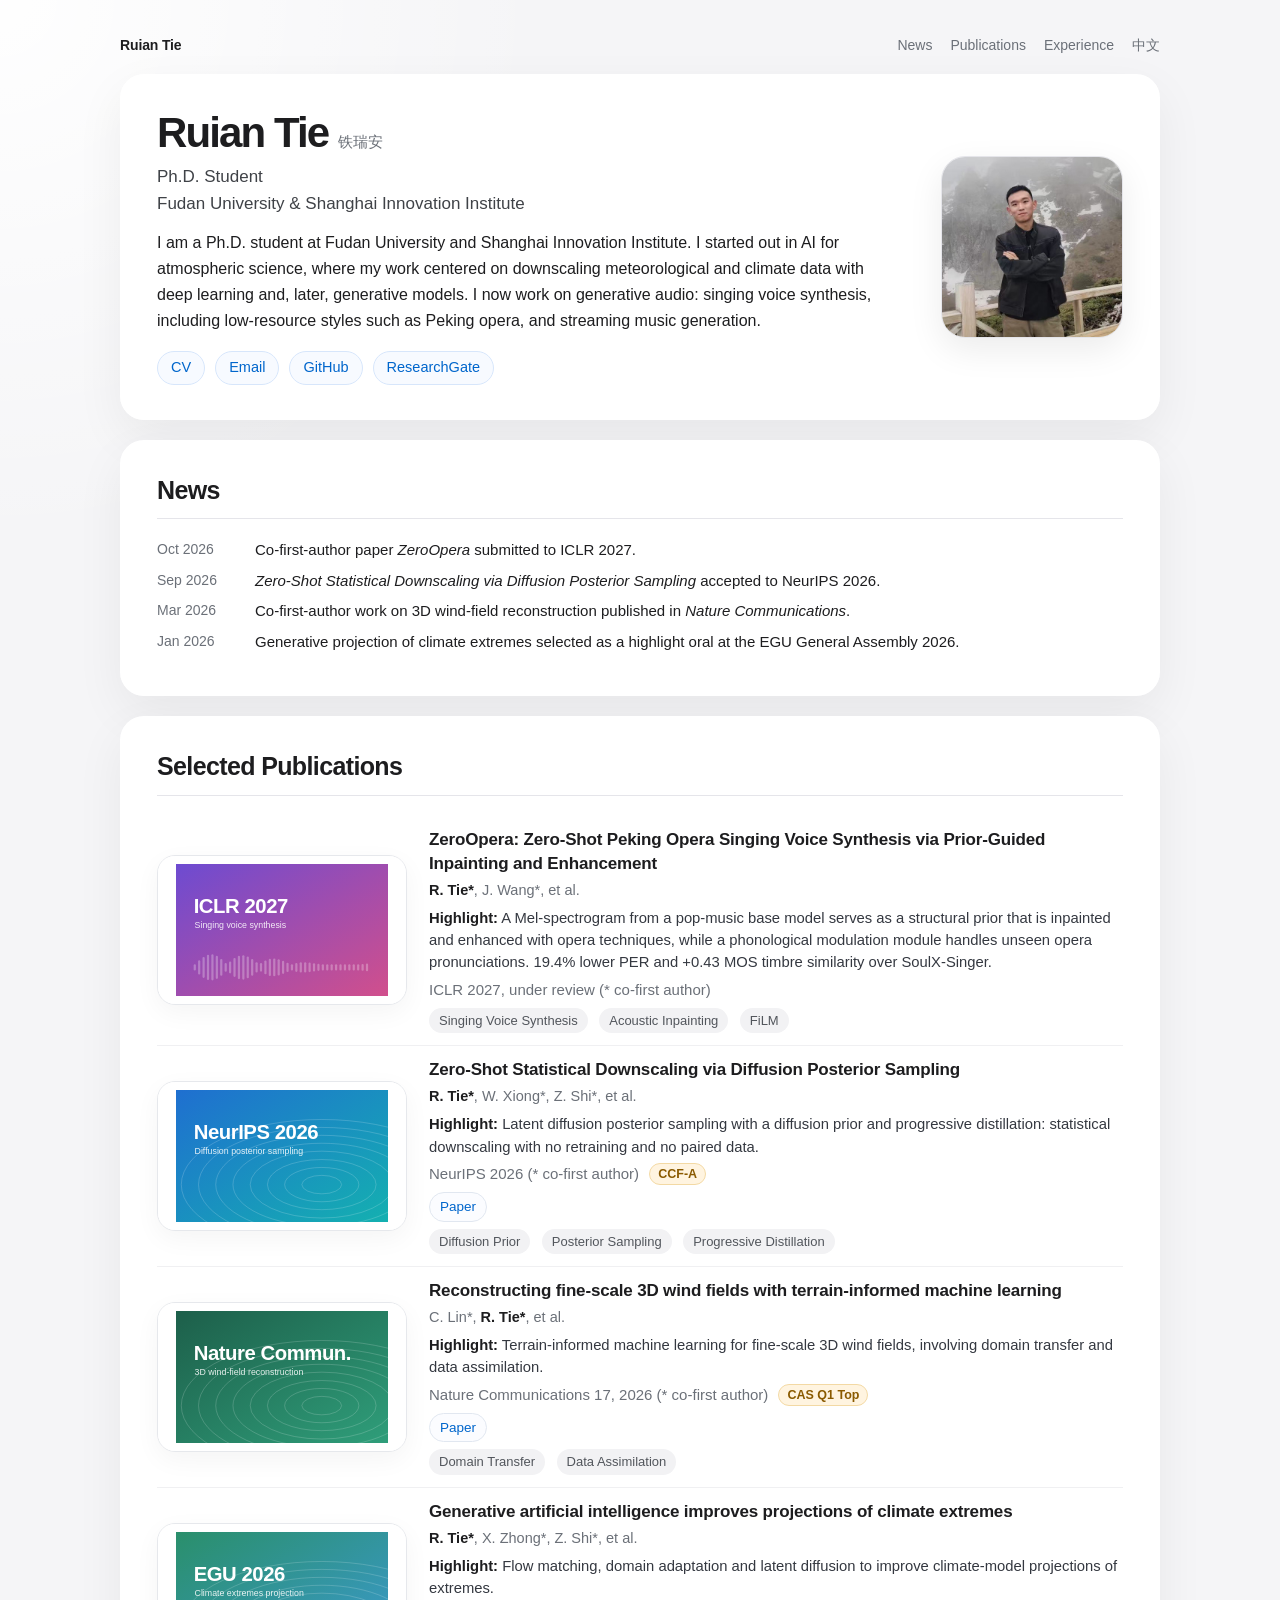
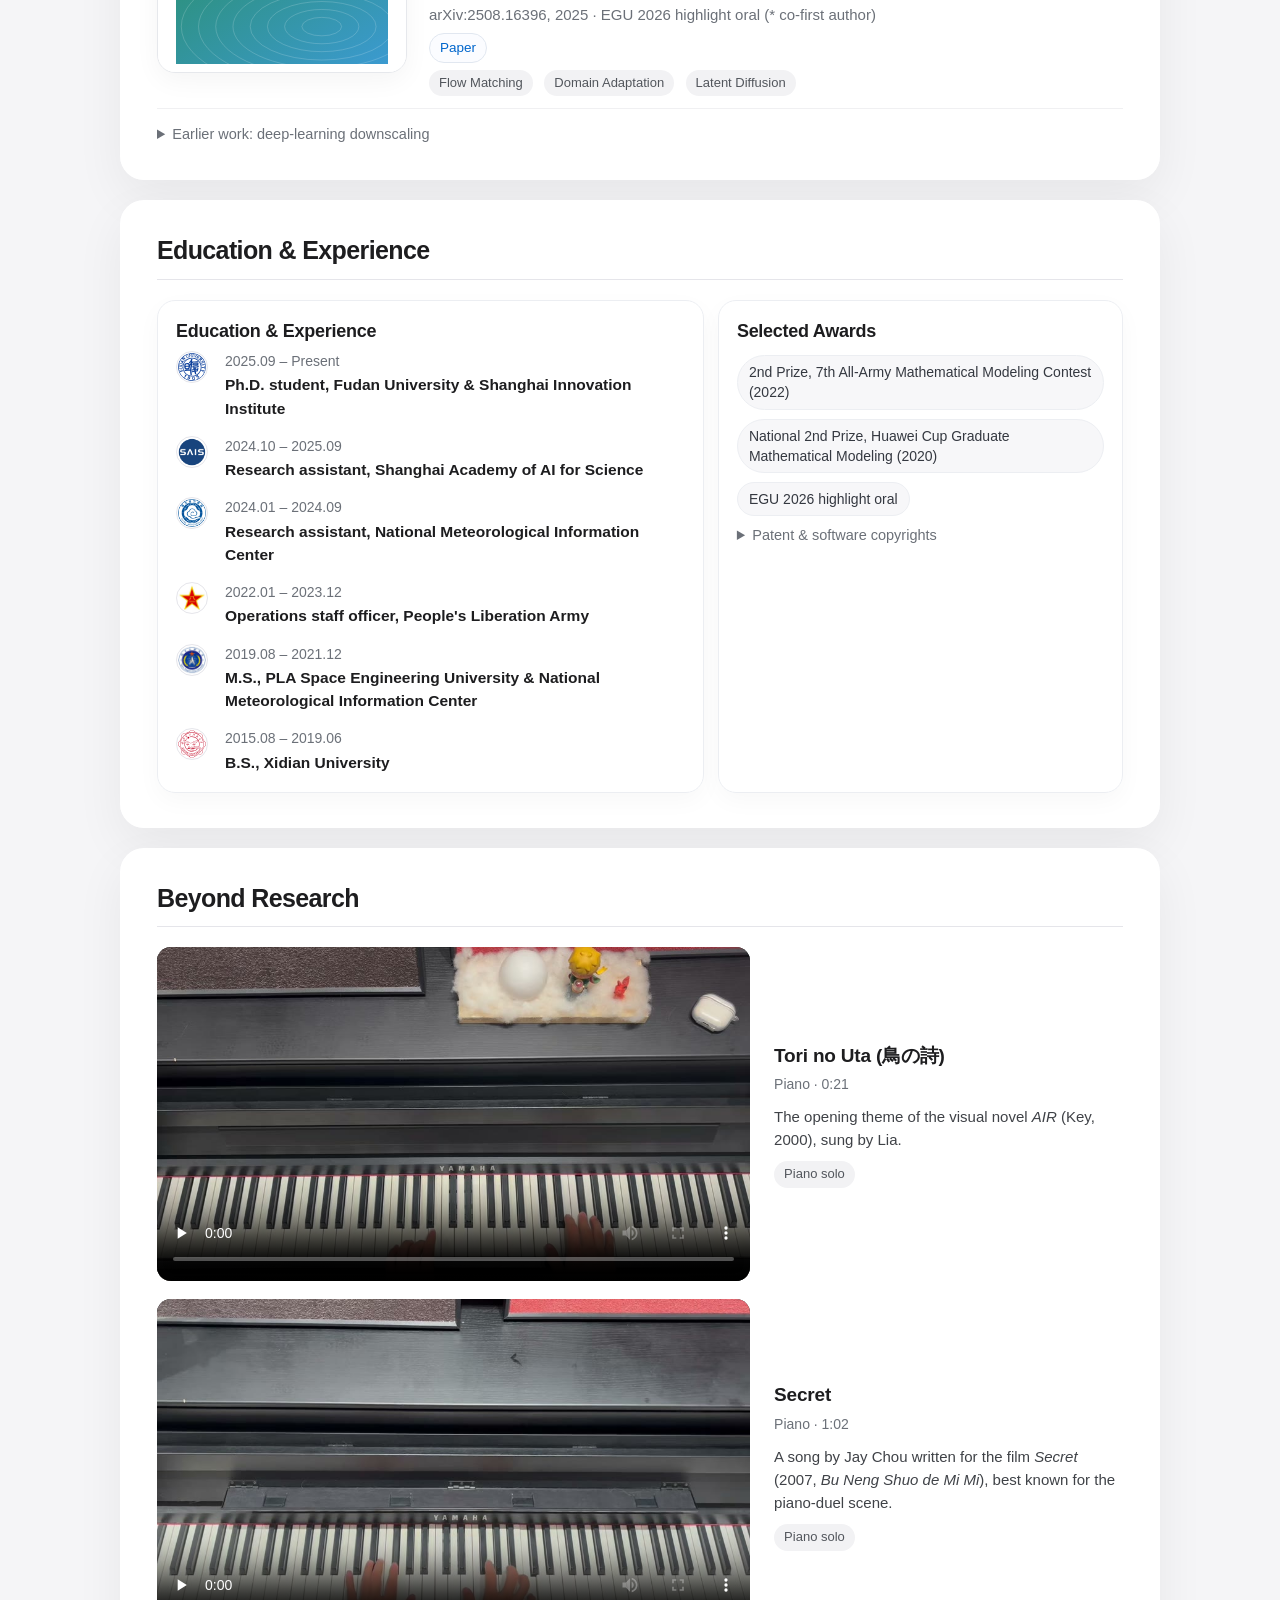
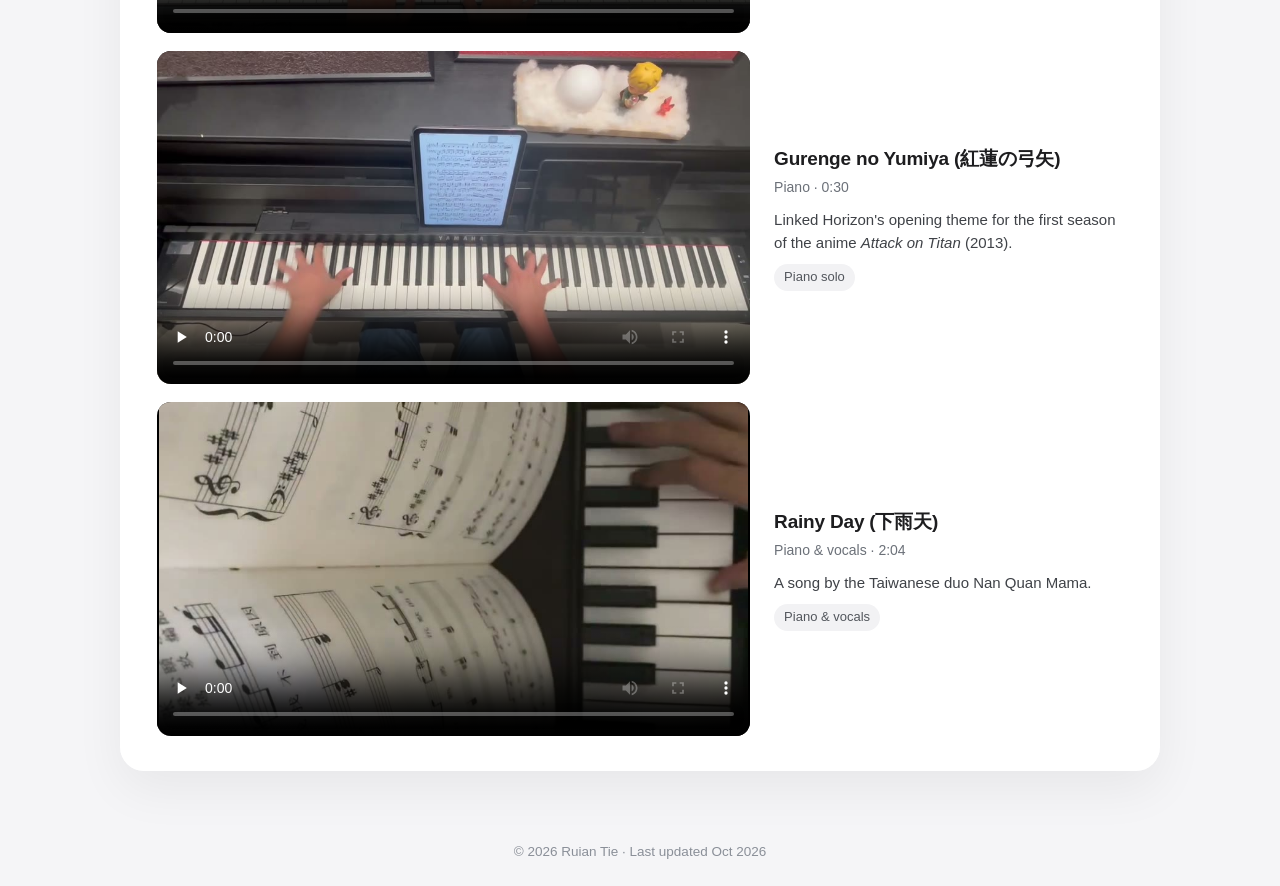
==== commit 04a1cf06: "Rainy Day: keep original orientation, label as piano and vocals Co-Authored-By: Claude Sonnet 5.5 <n" ====
--- a/index.html
+++ b/index.html
@@ -10,7 +10,7 @@
   <meta property="og:description" content="Singing voice synthesis and streaming music generation; previously AI for atmospheric science.">
   <title>Ruian Tie | Academic Homepage</title>
   <link rel="icon" href="/assets/profile.jpg">
-  <link rel="stylesheet" href="/assets/style.css?v=20261031c">
+  <link rel="stylesheet" href="/assets/style.css?v=20261031d">
 </head>
 
 <body>
@@ -39,7 +39,7 @@
         </p>
 
         <div class="links">
-          <a class="pill-link" href="/assets/CV_Ruian_Tie_EN.pdf?v=20261031c" target="_blank" rel="noopener noreferrer">CV</a>
+          <a class="pill-link" href="/assets/CV_Ruian_Tie_EN.pdf?v=20261031d" target="_blank" rel="noopener noreferrer">CV</a>
           <a class="pill-link" href="mailto:25113050118@m.fudan.edu.cn">Email</a>
           <a class="pill-link" href="https://github.com/SII-RyanTie" target="_blank" rel="noopener noreferrer">GitHub</a>
           <a class="pill-link" href="https://www.researchgate.net/profile/Ruian-Tie" target="_blank" rel="noopener noreferrer">ResearchGate</a>
@@ -284,9 +284,9 @@
         </video>
         <div class="piece-info">
           <div class="piece-title">Rainy Day (下雨天)</div>
-          <div class="piece-sub">Piano · 2:04</div>
+          <div class="piece-sub">Piano &amp; vocals · 2:04</div>
           <p class="piece-desc">A song by the Taiwanese duo Nan Quan Mama.</p>
-          <div class="piece-meta">Piano solo</div>
+          <div class="piece-meta">Piano &amp; vocals</div>
         </div>
       </div>
     </section>
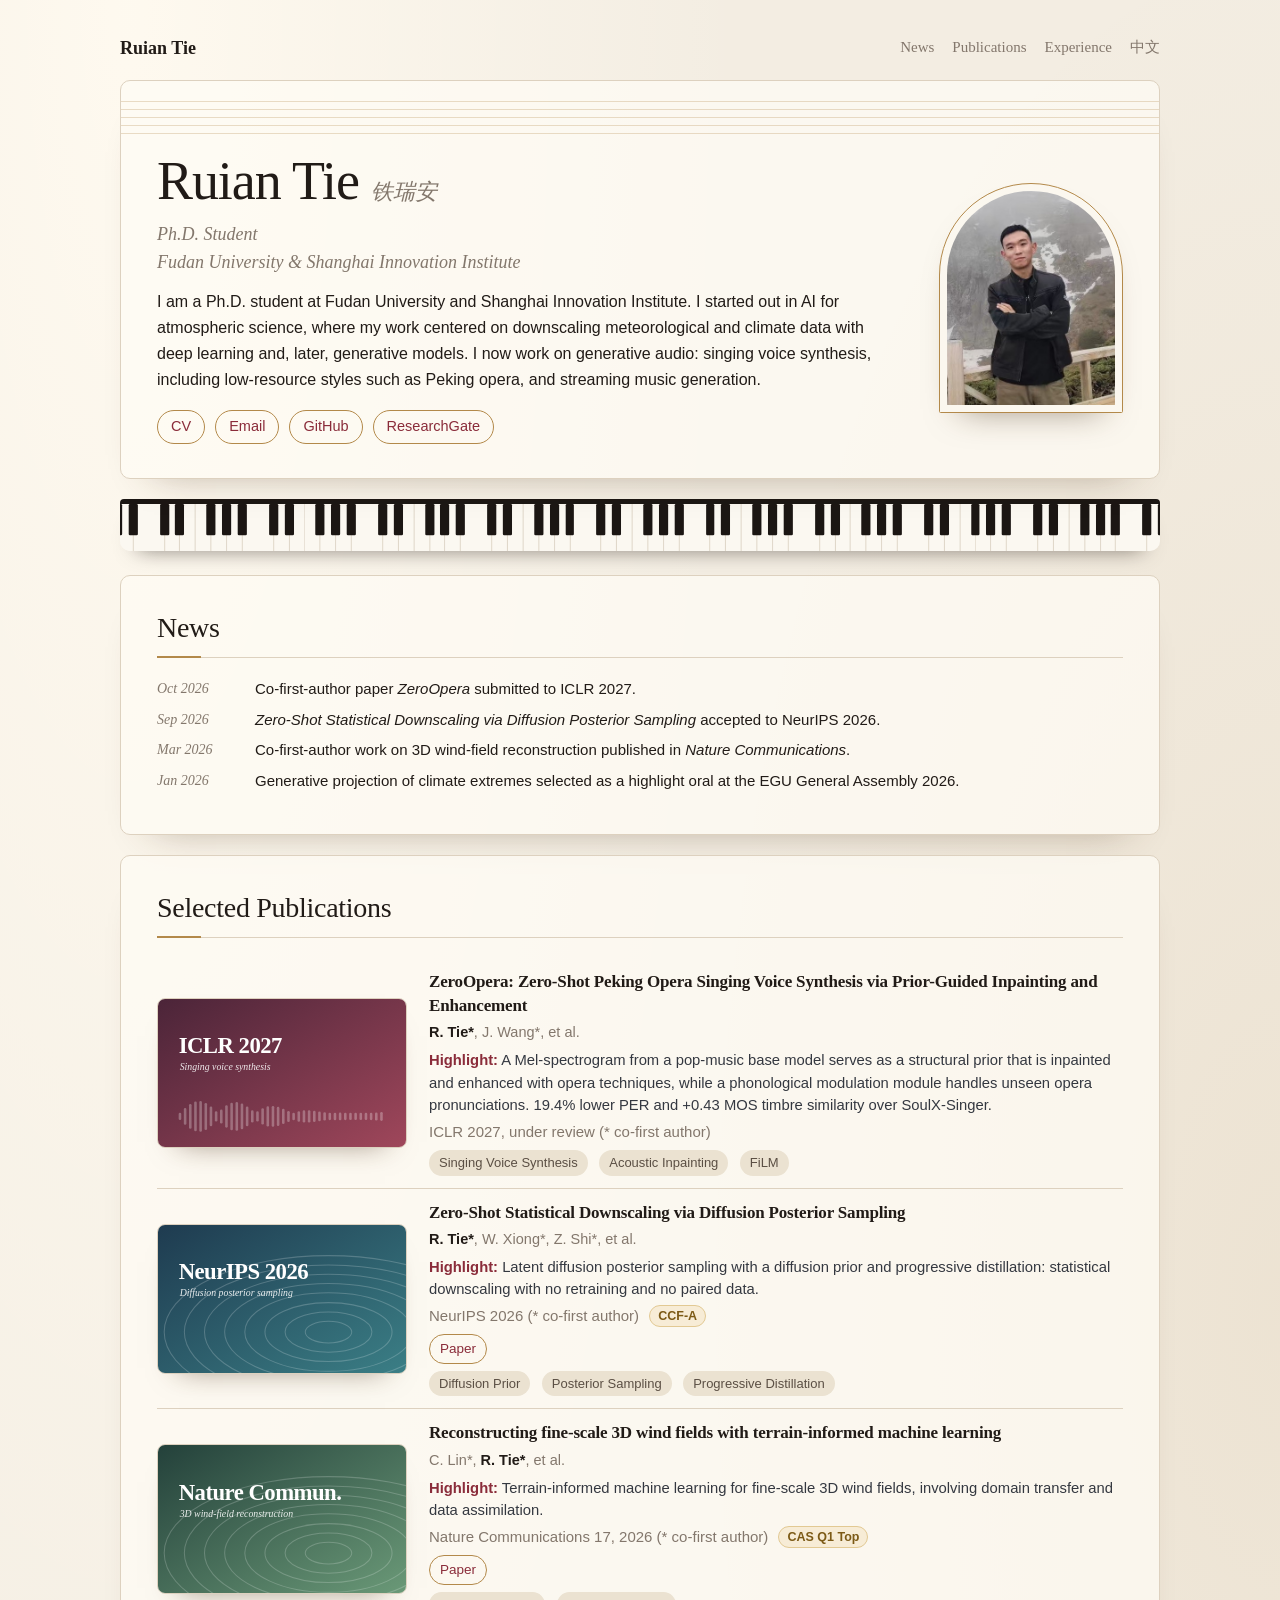
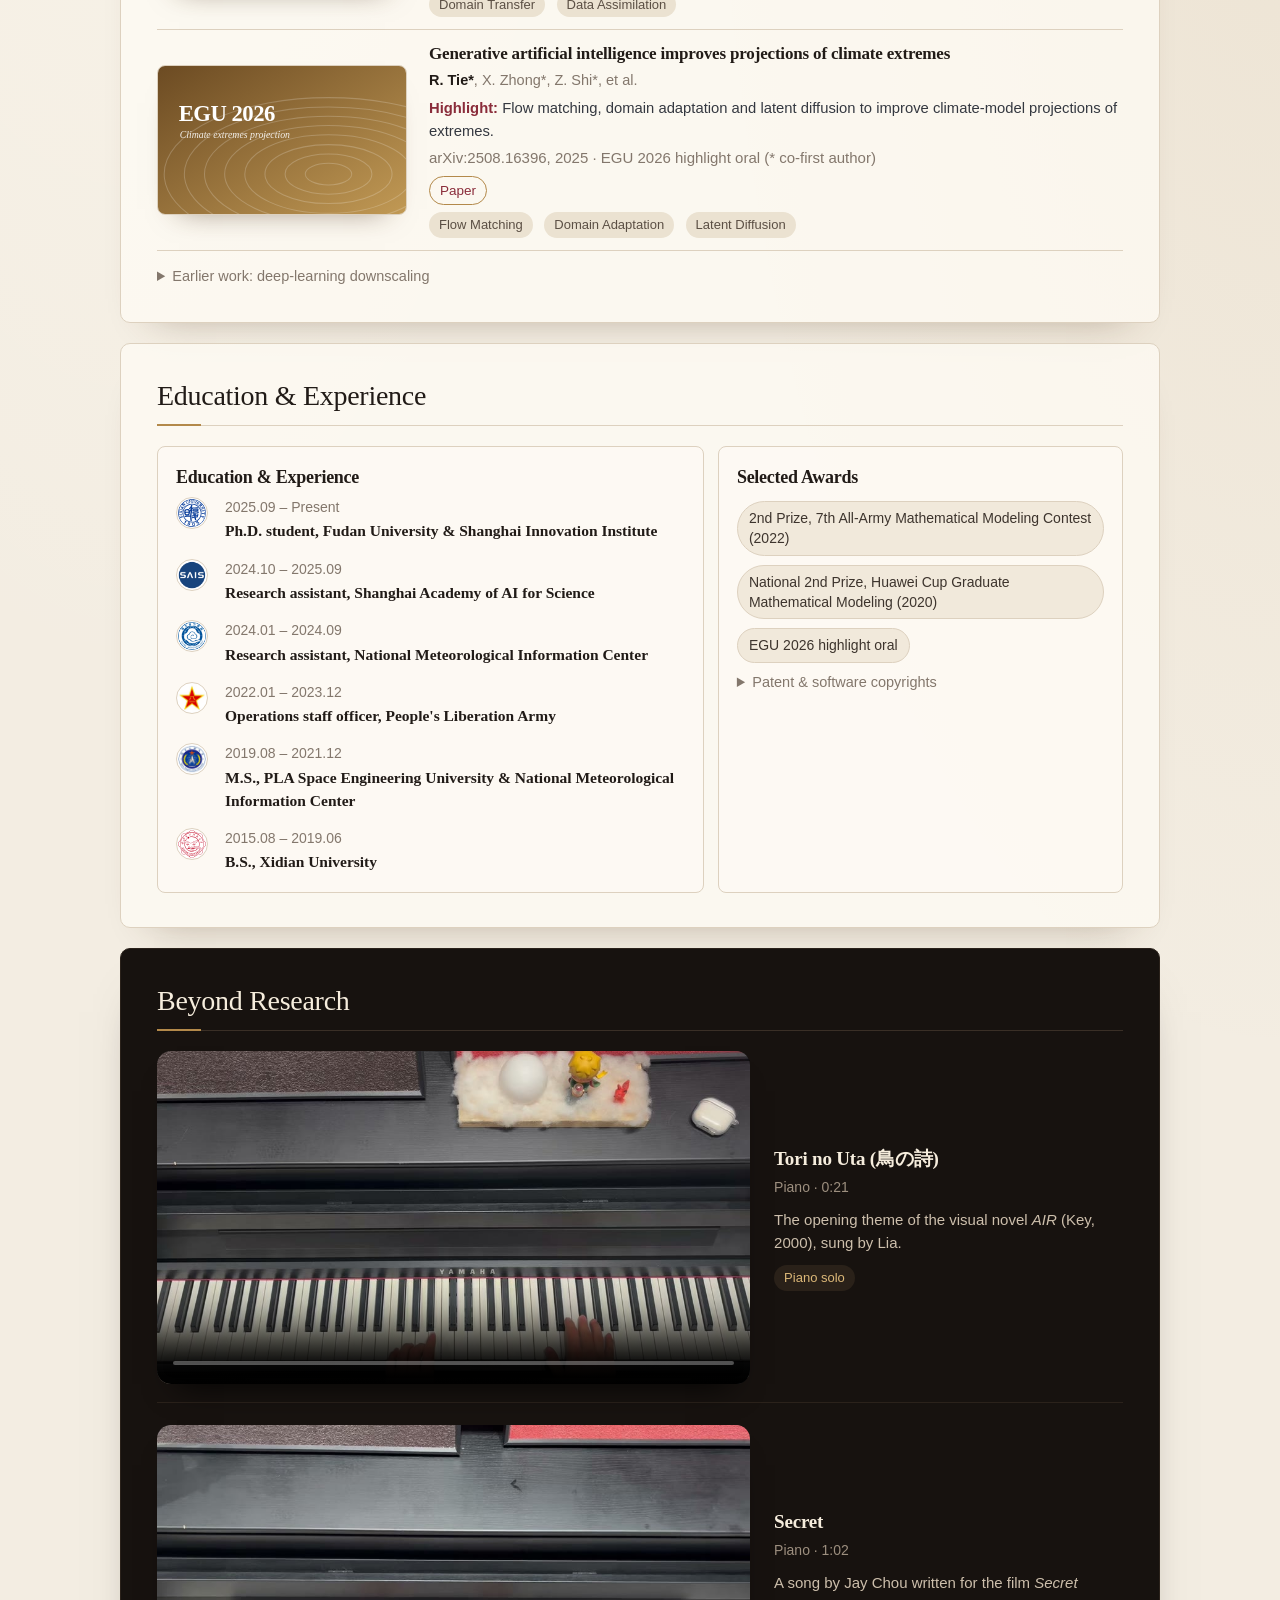
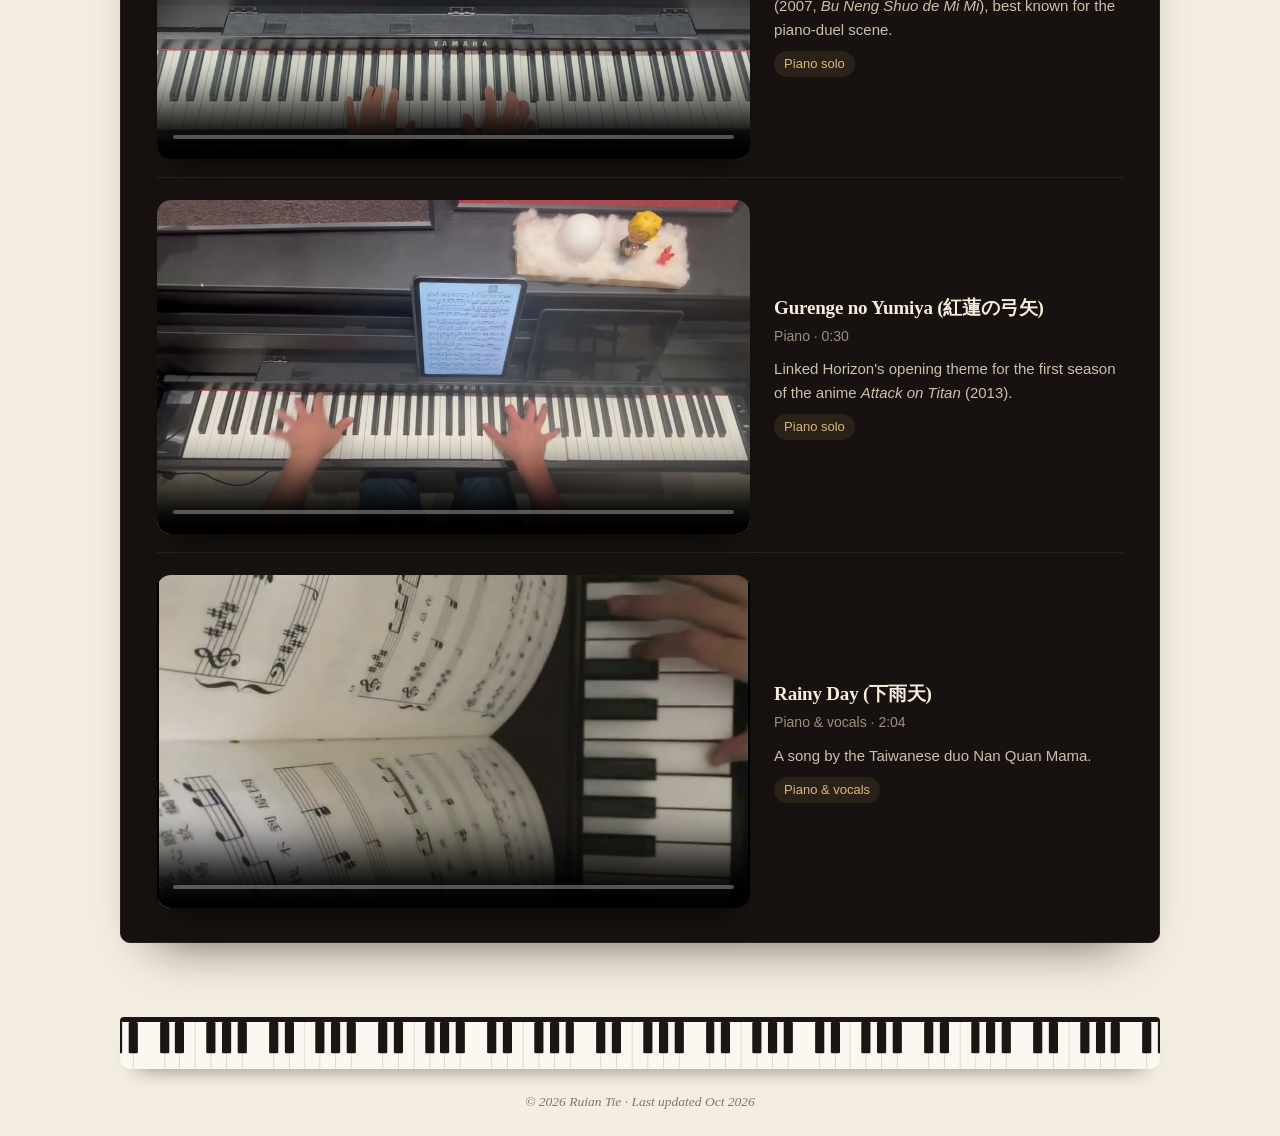
==== commit 40ac0cb9: "Artistic redesign: ivory paper, serif type, piano key dividers, dark music stage Co-Authored-By: Cla" ====
--- a/index.html
+++ b/index.html
@@ -11,6 +11,7 @@
   <title>Ruian Tie | Academic Homepage</title>
   <link rel="icon" href="/assets/profile.jpg">
   <link rel="stylesheet" href="/assets/style.css?v=20261031d">
+  <link rel="stylesheet" href="/assets/art.css?v=1">
 </head>
 
 <body>
@@ -50,6 +51,8 @@
         <img src="/assets/profile.jpg" alt="Ruian Tie" class="profile-photo" width="128" height="128">
       </div>
     </section>
+
+    <div class="keys" aria-hidden="true"></div>
 
     <section class="card" id="news">
       <h2>News</h2>
@@ -292,6 +295,7 @@
     </section>
   </main>
 
+  <div class="keys keys-footer" aria-hidden="true" style="max-width:1040px;margin-left:auto;margin-right:auto"></div>
   <footer class="footer">
     © 2026 Ruian Tie · Last updated Oct 2026
   </footer>
--- a/assets/art.css
+++ b/assets/art.css
@@ -0,0 +1,157 @@
+/* Artistic theme: ivory paper, ink, burgundy and key-gold. Loaded after style.css. */
+:root {
+  --bg: #f3ede2;
+  --card: rgba(255, 252, 246, 0.72);
+  --text: #211b17;
+  --subtle: #4b413a;
+  --muted: #83776c;
+  --line: #ddd1bf;
+  --link: #8a2c3a;
+  --chip: #ebe2d1;
+  --chip-text: #5b4f44;
+  --gold: #b3894a;
+  --radius: 10px;
+  --serif: "Iowan Old Style", "Palatino Linotype", Palatino, Georgia, "Songti SC", "Noto Serif CJK SC", serif;
+}
+
+body {
+  background:
+    radial-gradient(ellipse at 10% 0%, rgba(255, 250, 240, 0.95), transparent 38rem),
+    radial-gradient(ellipse at 100% 30%, rgba(179, 137, 74, 0.10), transparent 36rem),
+    var(--bg);
+  color: var(--text);
+}
+
+a:hover { text-decoration-color: var(--gold); }
+
+.card {
+  background: var(--card);
+  border: 1px solid var(--line);
+  border-radius: var(--radius);
+  box-shadow: 0 24px 40px -34px rgba(70, 45, 20, 0.45);
+  backdrop-filter: none;
+}
+
+h1, h2, h3, .item-title, .project-title, .nav-name, .piece-title, .timeline-title {
+  font-family: var(--serif);
+}
+
+h1 { font-size: 54px; font-weight: 500; letter-spacing: -0.02em; }
+h1 .muted { font-size: 22px; font-style: italic; letter-spacing: 0; }
+.identity { font-family: var(--serif); font-style: italic; font-size: 18px; color: var(--muted); }
+
+h2 {
+  position: relative;
+  font-size: 28px;
+  font-weight: 500;
+  letter-spacing: -0.01em;
+  border-bottom: 1px solid var(--line);
+}
+h2::after {
+  content: "";
+  position: absolute;
+  left: 0;
+  bottom: -1px;
+  width: 44px;
+  height: 2px;
+  background: var(--gold);
+}
+
+.top-nav { font-family: var(--serif); font-size: 15px; }
+.nav-name { font-size: 18px; letter-spacing: 0; }
+
+/* Hero: five staff lines behind the text, arch-shaped portrait */
+.hero { position: relative; overflow: hidden; padding-top: 70px; }
+.hero::before {
+  content: "";
+  position: absolute;
+  left: 0;
+  right: 0;
+  top: 20px;
+  height: 33px;
+  background: repeating-linear-gradient(to bottom, rgba(179, 137, 74, 0.28) 0 1px, transparent 1px 8px);
+  pointer-events: none;
+}
+.hero > * { position: relative; }
+
+.profile-photo-wrap {
+  padding: 7px;
+  border-radius: 999px 999px 16px 16px;
+  border: 1px solid var(--gold);
+  background: transparent;
+  box-shadow: 0 18px 34px -22px rgba(70, 45, 20, 0.55);
+}
+.profile-photo {
+  width: 168px;
+  height: 214px;
+  object-fit: cover;
+  object-position: 50% 28%;
+  border-radius: 999px 999px 10px 10px;
+}
+
+.pill-link, .mini-link {
+  background: transparent;
+  border: 1px solid var(--gold);
+  color: var(--link);
+}
+.pill-link:hover, .mini-link:hover { background: rgba(179, 137, 74, 0.14); border-color: var(--gold); }
+
+.tag { background: var(--chip); color: var(--chip-text); }
+.rank { background: #f7ecd6; border-color: #e2c993; color: #7c5a16; }
+.highlight-label { color: var(--link); }
+
+.publication-card { border-bottom-color: var(--line); }
+.publication-cover-wrap {
+  border-radius: 8px;
+  border: 1px solid var(--line);
+  box-shadow: 0 16px 28px -22px rgba(70, 45, 20, 0.6);
+  background: transparent;
+}
+.publication-cover { padding: 0; background: transparent; object-fit: cover; }
+
+.project-card, .note-card, .info-panel {
+  background: rgba(255, 252, 246, 0.55);
+  border: 1px solid var(--line);
+  border-radius: 8px;
+  box-shadow: none;
+}
+.award-chip { background: #f1e9db; border-color: var(--line); color: #3d342d; }
+.school-logo { border-color: var(--line); }
+.timeline-title { font-weight: 600; }
+.news-date { font-family: var(--serif); font-style: italic; }
+.news-list a, .older-list a { color: var(--link); }
+
+/* Piano key strip used as a divider */
+.keys {
+  height: 52px;
+  margin: 6px 0 24px;
+  border-radius: 4px 4px 10px 10px;
+  background: url("/assets/keys.svg") repeat-x center top / auto 52px;
+  box-shadow: 0 14px 22px -18px rgba(20, 12, 5, 0.7);
+  border-top: 5px solid #1b1613;
+}
+.keys.keys-footer { margin: 12px 0 14px; }
+
+/* Music: the stage */
+#music {
+  background: #17120f;
+  border-color: #2b221b;
+  color: #efe6d8;
+  box-shadow: 0 30px 50px -34px rgba(20, 10, 0, 0.7);
+}
+#music h2 { color: #f6eddd; border-bottom-color: #3a2f26; }
+#music .piece + .piece { padding-top: 22px; border-top: 1px solid #2b221b; }
+#music .piece-title { color: #f6eddd; }
+#music .piece-sub { color: #9d8f7f; }
+#music .piece-desc { color: #cdbfac; }
+#music .piece-meta { background: #2a2119; color: #dcb878; }
+#music .piano-video { box-shadow: 0 20px 30px -20px rgba(0, 0, 0, 0.9); }
+
+.footer { color: var(--muted); font-family: var(--serif); font-style: italic; }
+
+@media (max-width: 820px) {
+  h1 { font-size: 42px; }
+  .profile-photo { width: 140px; height: 178px; }
+  .hero { padding-top: 60px; }
+  .hero::before { top: 14px; }
+}
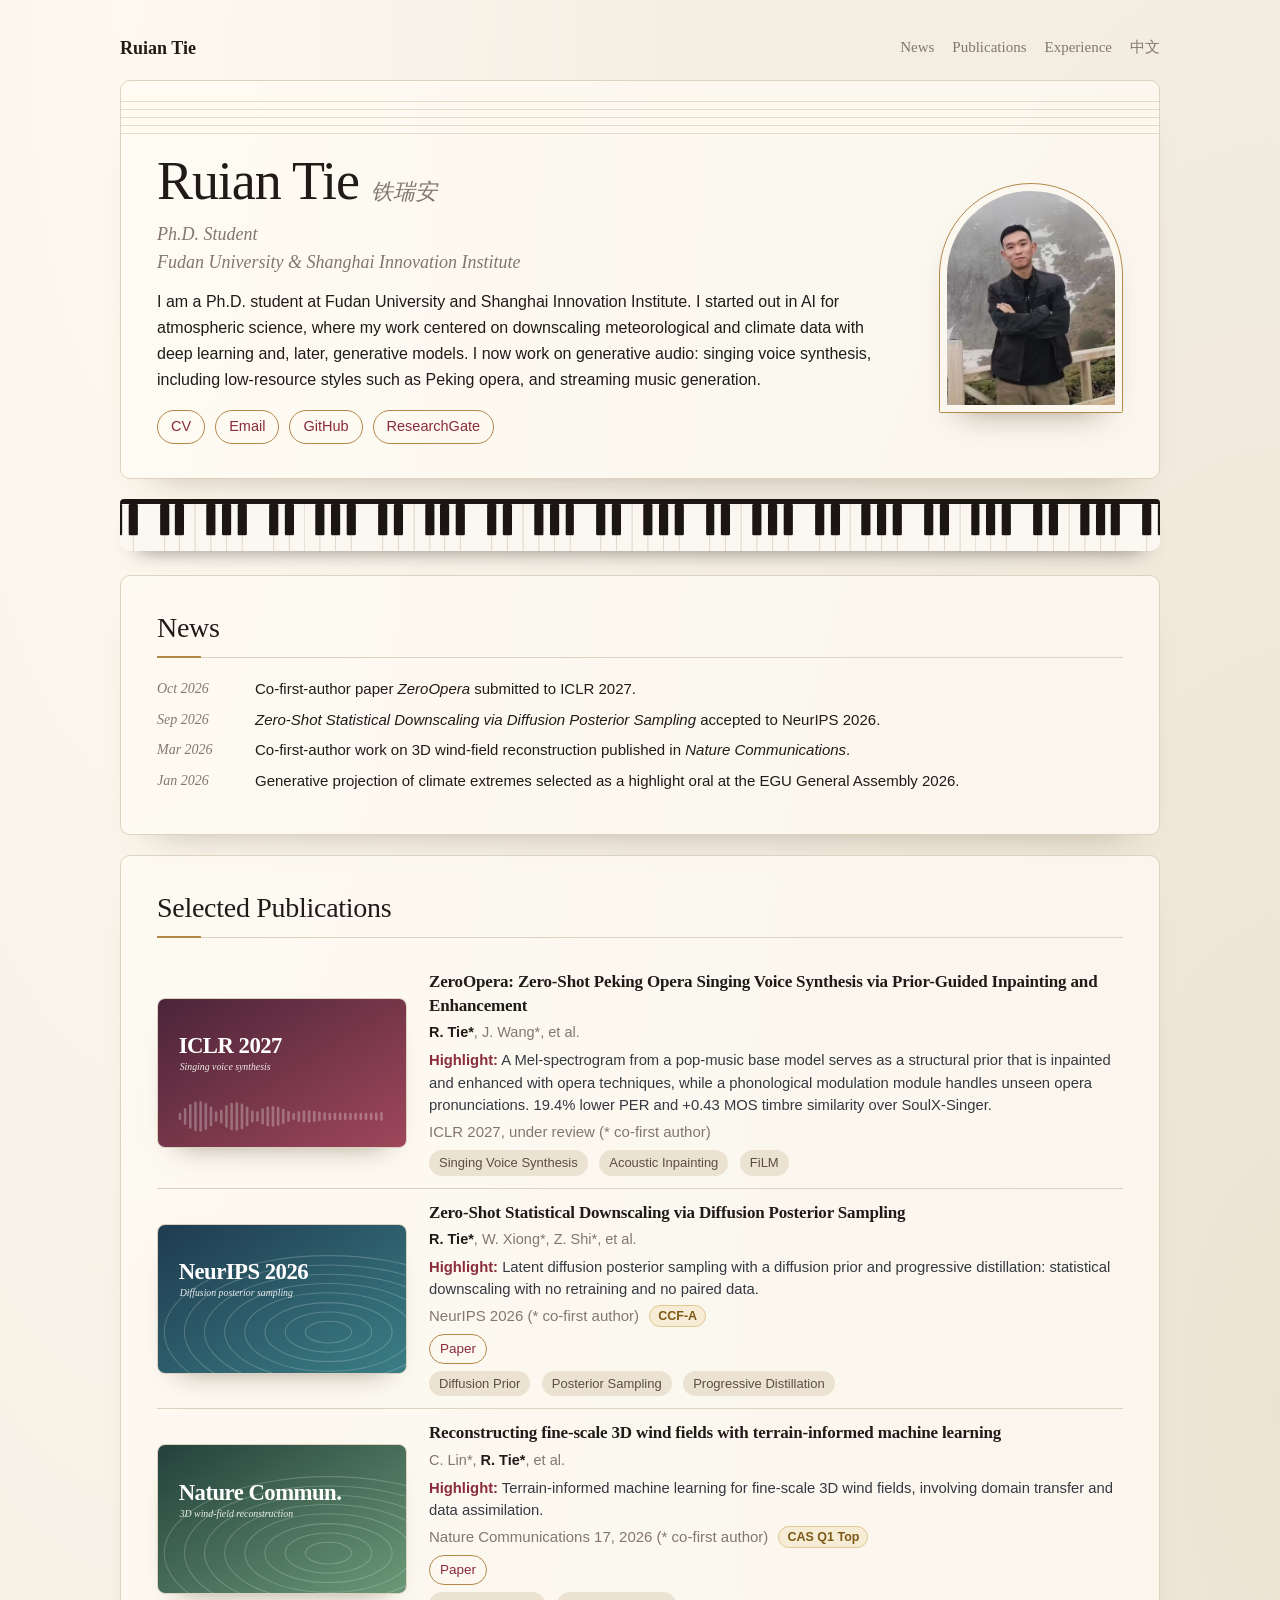
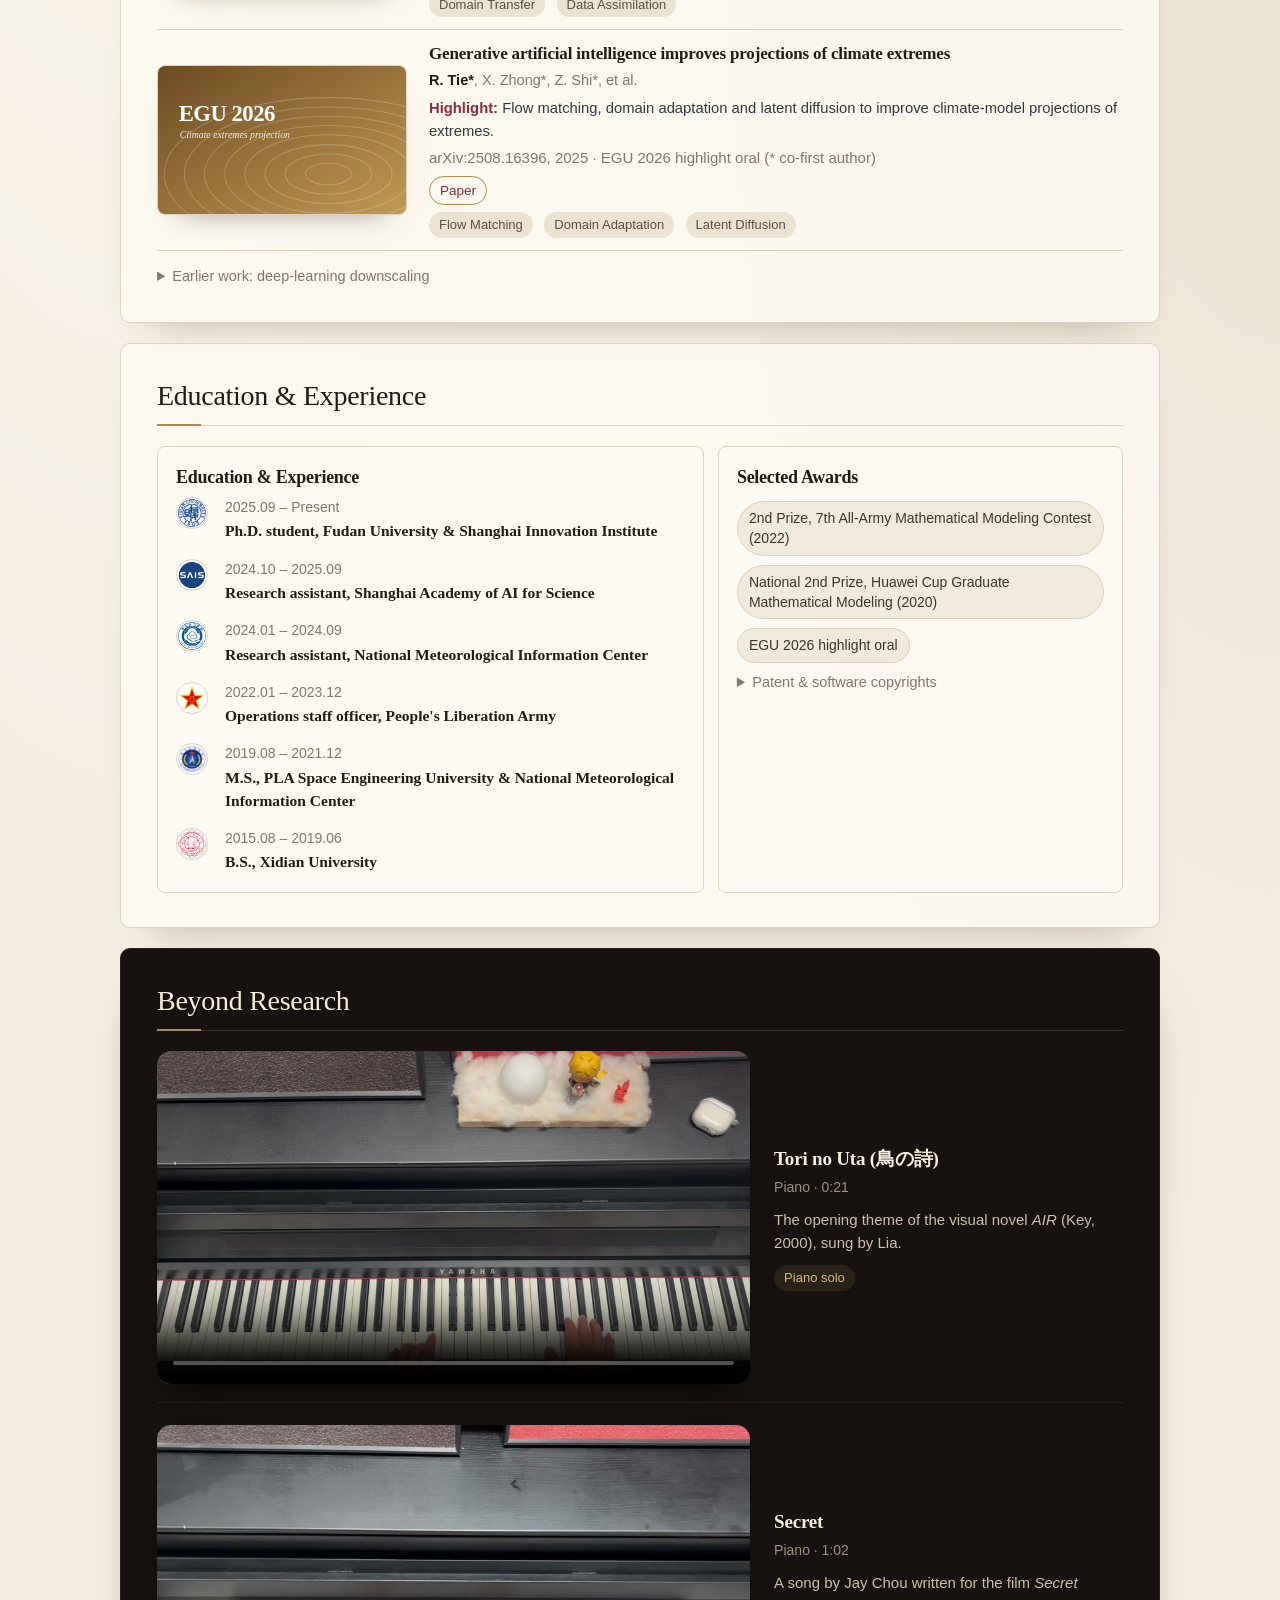
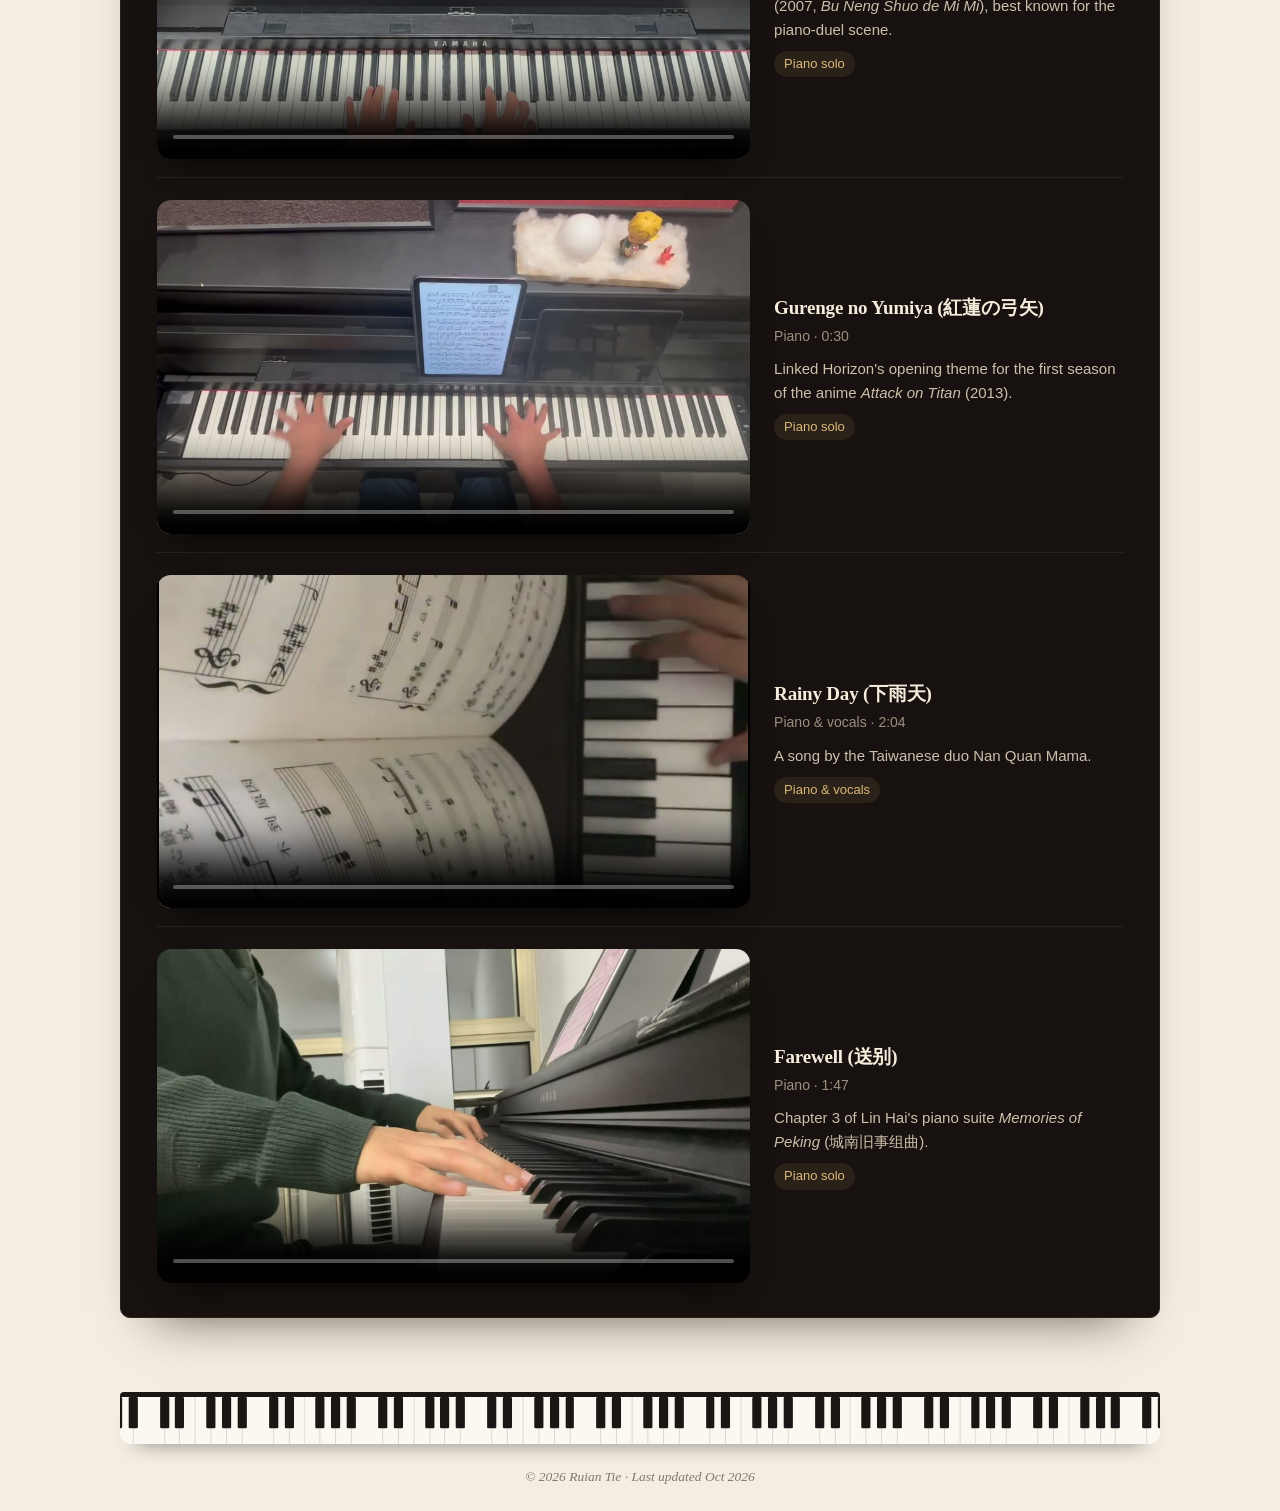
==== commit 928d20cd: "Add Farewell piano video Co-Authored-By: Claude Sonnet 5.5 <noreply@anthropic.com>" ====
--- a/index.html
+++ b/index.html
@@ -292,6 +292,17 @@
           <div class="piece-meta">Piano &amp; vocals</div>
         </div>
       </div>
+      <div class="piece">
+        <video class="piano-video" controls preload="none" playsinline poster="/assets/media/farewell-poster.jpg">
+          <source src="/assets/media/farewell.mp4" type="video/mp4">
+        </video>
+        <div class="piece-info">
+          <div class="piece-title">Farewell (送别)</div>
+          <div class="piece-sub">Piano · 1:47</div>
+          <p class="piece-desc">Chapter 3 of Lin Hai's piano suite <em>Memories of Peking</em> (城南旧事组曲).</p>
+          <div class="piece-meta">Piano solo</div>
+        </div>
+      </div>
     </section>
   </main>
 
